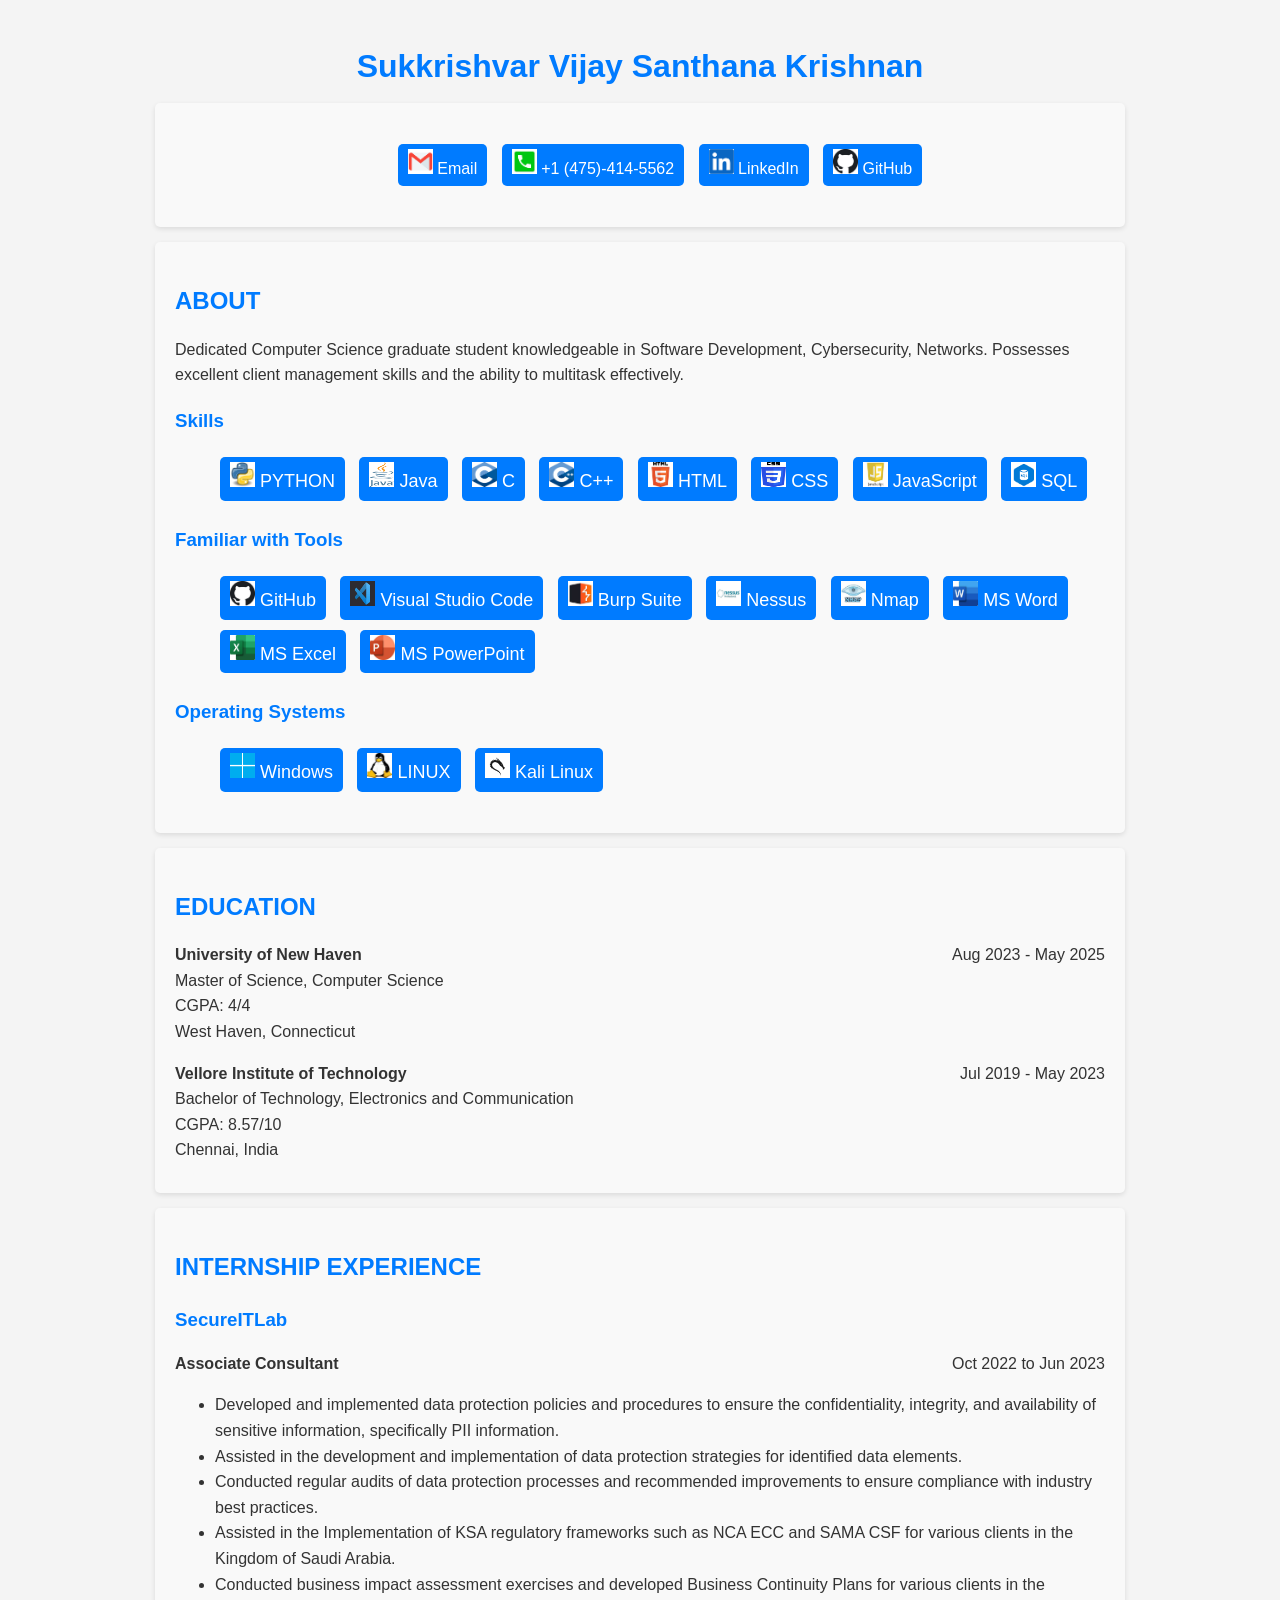
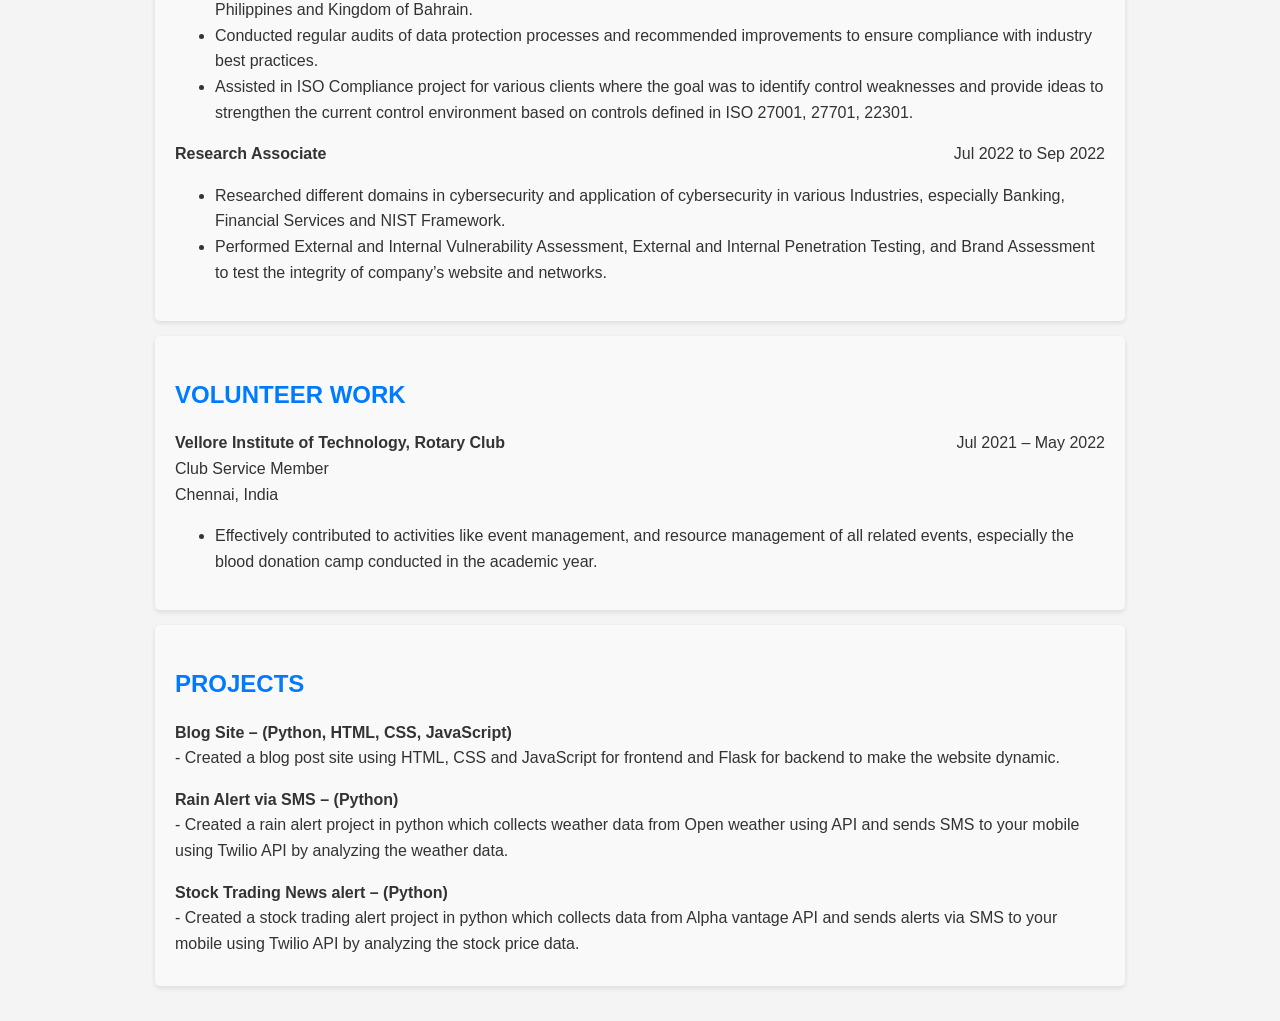
==== index.html @ eba10c9e "Update index.html" ====
<!DOCTYPE html>
<html lang="en">
<head>
<meta charset="UTF-8">
<meta name="viewport" content="width=device-width, initial-scale=1.0">
<title>Resume</title>
<link rel="icon" href="images/icon.png" type="image/icon type">
<link rel="stylesheet" type="text/css" href="style.css">
</head>
<body>
<h1>Sukkrishvar Vijay Santhana Krishnan</h1>
<div class="links">
  <ul>
    <li> <img src="images/email.png" alt="email" class="progpics"> <a class="contact" href="mailto:sukkrishvarvijay28@gmail.com">Email</a></li>
    <li> <img src="images/phonenum.png" alt="phone" class="progpics"> +1 (475)-414-5562</li>
    <li> <img src="images/linkedin.png" alt="linkedin" class="progpics"> <a class="contact" href="https://www.linkedin.com/in/sukkrishvarvijay">LinkedIn</a></li>
    <li> <img src="images/github.png" alt="github" class="progpics"> <a class="contact" href="https://github.com/sukkrishvar-vijay?tab=repositories">GitHub</a></li>
  </ul>
</div>

<div class="section">
  <h2>ABOUT</h2>
  <p>Dedicated Computer Science graduate student knowledgeable in Software Development, Cybersecurity, Networks. Possesses excellent client management skills and the ability to multitask effectively.</p>
  <div class="skills">
    <h3>Skills</h3>
    <ul>
        <li> <img src="images/python.jpeg" alt="python" class="progpics"> PYTHON</li>
        <li> <img src="images/java.png" alt="java" class="progpics"> Java</li>
        <li> <img src="images/c.png" alt="c" class="progpics"> C</li>
        <li> <img src="images/c++.png" alt="c++" class="progpics"> C++</li>
        <li> <img src="images/htmli.png" alt="html" class="progpics"> HTML</li>
        <li> <img src="images/cssi.png" alt="css" class="progpics"> CSS</li>
        <li> <img src="images/javascript.jpeg" alt="javascript" class="progpics"> JavaScript</li>
        <li> <img src="images/sql.png" alt="sql" class="progpics"> SQL</li>
    </ul>
  <h3>Familiar with Tools</h3>
  <ul>
    <li> <img src="images/github.png" alt="github" class="progpics"> GitHub</li>
    <li> <img src="images/vsc.jpeg" alt="vsc" class="progpics"> Visual Studio Code</li>
    <li> <img src="images/burp.jpeg" alt="burp" class="progpics"> Burp Suite</li>
    <li> <img src="images/nessus.jpeg" alt="nessus" class="progpics"> Nessus</li>
    <li> <img src="images/nmap.jpeg" alt="nmap" class="progpics"> Nmap</li>
    <li> <img src="images/msword.jpeg" alt="ms word" class="progpics"> MS Word</li>
    <li> <img src="images/msexcel.jpeg" alt="ms excel" class="progpics"> MS Excel</li>
    <li> <img src="images/msppt.jpeg" alt="ms ppt" class="progpics"> MS PowerPoint</li>
  </ul>
  <h3>Operating Systems</h3>
  <ul>
    <li> <img src="images/windows.png" alt="windows" class="progpics"> Windows</li>
    <li> <img src="images/linux.jpeg" alt="linux" class="progpics"> LINUX</li>
    <li> <img src="images/kali.png" alt="kali" class="progpics"> Kali Linux</li>
  </ul>
  </div>
</div>

<div class="section">
  <h2>EDUCATION</h2>
  <p><strong>University of New Haven</strong> <span class="dur">Aug 2023 - May 2025</span><br>
  Master of Science, Computer Science <br>CGPA: 4/4<br>
  West Haven, Connecticut
</p>

  <p><strong>Vellore Institute of Technology</strong> <span class="dur">Jul 2019 - May 2023</span><br>
  Bachelor of Technology, Electronics and Communication <br>CGPA: 8.57/10<br>
  Chennai, India
  </p>
</div>

<div class="section">
  <h2>INTERNSHIP EXPERIENCE</h2>
  <h3>SecureITLab</h3>
  <p><strong>Associate Consultant</strong>
  <span class="dur" > Oct 2022 to Jun 2023 </span>
  <ul>
    <li>Developed and implemented data protection policies and procedures to ensure the confidentiality, integrity, and availability of sensitive information, specifically PII information.</li>
    <li>Assisted in the development and implementation of data protection strategies for identified data elements.</li>
    <li>Conducted regular audits of data protection processes and recommended improvements to ensure compliance with industry best practices.</li>
    <li>Assisted in the Implementation of KSA regulatory frameworks such as NCA ECC and SAMA CSF for various clients in the Kingdom of Saudi Arabia.</li>
    <li>Conducted business impact assessment exercises and developed Business Continuity Plans for various clients in the Philippines and Kingdom of Bahrain.</li>
    <li>Conducted regular audits of data protection processes and recommended improvements to ensure compliance with industry best practices.</li>
    <li>Assisted in ISO Compliance project for various clients where the goal was to identify control weaknesses and provide ideas to strengthen the current control environment based on controls defined in ISO 27001, 27701, 22301.</li>
  </ul>
</p>

  <p><strong>Research Associate</strong>
  <span class="dur">Jul 2022 to Sep 2022</span>
  <ul>
    <li>Researched different domains in cybersecurity and application of cybersecurity in various Industries, especially Banking, Financial Services and NIST Framework.</li>
    <li>Performed External and Internal Vulnerability Assessment, External and Internal Penetration Testing, and Brand Assessment to test the integrity of company’s website and networks.</li>
  </ul>
 </p>
</div>

<div class="section">
  <h2>VOLUNTEER WORK</h2>
  <p><strong>Vellore Institute of Technology, Rotary Club</strong> <span class="dur">Jul 2021 – May 2022</span><br>
  Club Service Member<br>
  Chennai, India<br>
  <ul>
    <li>Effectively contributed to activities like event management, and resource management of all related events, especially the blood donation camp conducted in the academic year.</li>
  </ul>
  </p>
</div>

<div class="section">
  <h2>PROJECTS</h2>
    <p><strong>Blog Site – (Python, HTML, CSS, JavaScript)</strong><br>
  - Created a blog post site using HTML, CSS and JavaScript for frontend and Flask for backend to make the website dynamic.</p>
  <p><strong>Rain Alert via SMS – (Python)</strong><br>
  - Created a rain alert project in python which collects weather data from Open weather using API and sends SMS to your mobile using Twilio API by analyzing the weather data.</p>
  <p><strong>Stock Trading News alert – (Python)</strong><br>
  - Created a stock trading alert project in python which collects data from Alpha vantage API and sends alerts via SMS to your mobile using Twilio API by analyzing the stock price data.</p>
</div>

</body>
</html>
---- style.css ----
body {
    font-family: Arial, sans-serif;
    line-height: 1.6;
    margin: 0;
    padding: 20px;
    background-color: #f4f4f4;
    color: #333;
  }
  
  h1{
    text-align: center;
  }

  .links{
    text-align: center;
  }

  h1, h2, h3 {
    margin-bottom: 10px;
    color: #007bff;
  }
  
  p {
    margin-bottom: 10px;
  }
  
  .section, .links {
    margin-bottom: 20px;
    background-color: #f9f9f9;
    padding: 20px;
    border-radius: 5px;
    box-shadow: 0 2px 5px rgba(0,0,0,0.1);
    width: 75%;
    margin: auto;
    margin-block: 10px 15px;
  }

  .contact{
    color: white;
    text-decoration: none;
}

.dur{
  float:right ;
}

.skills li{
  background-color: #007bff;
  font-size: large;
  color: #ffffff;
  display: inline-block;
  margin: 5px;
  padding: 5px 10px;
  border-radius: 5px;
}

.links li {
  background-color: #007bff;
  color: #ffffff;
  display: inline-block;
  margin: 5px;
  padding: 5px 10px;
  border-radius: 5px;
}

img.progpics{
  width: 25px;
  height: 25px;
}

.skills li:hover, .links li:hover{
  background-color: #41dd12;
}
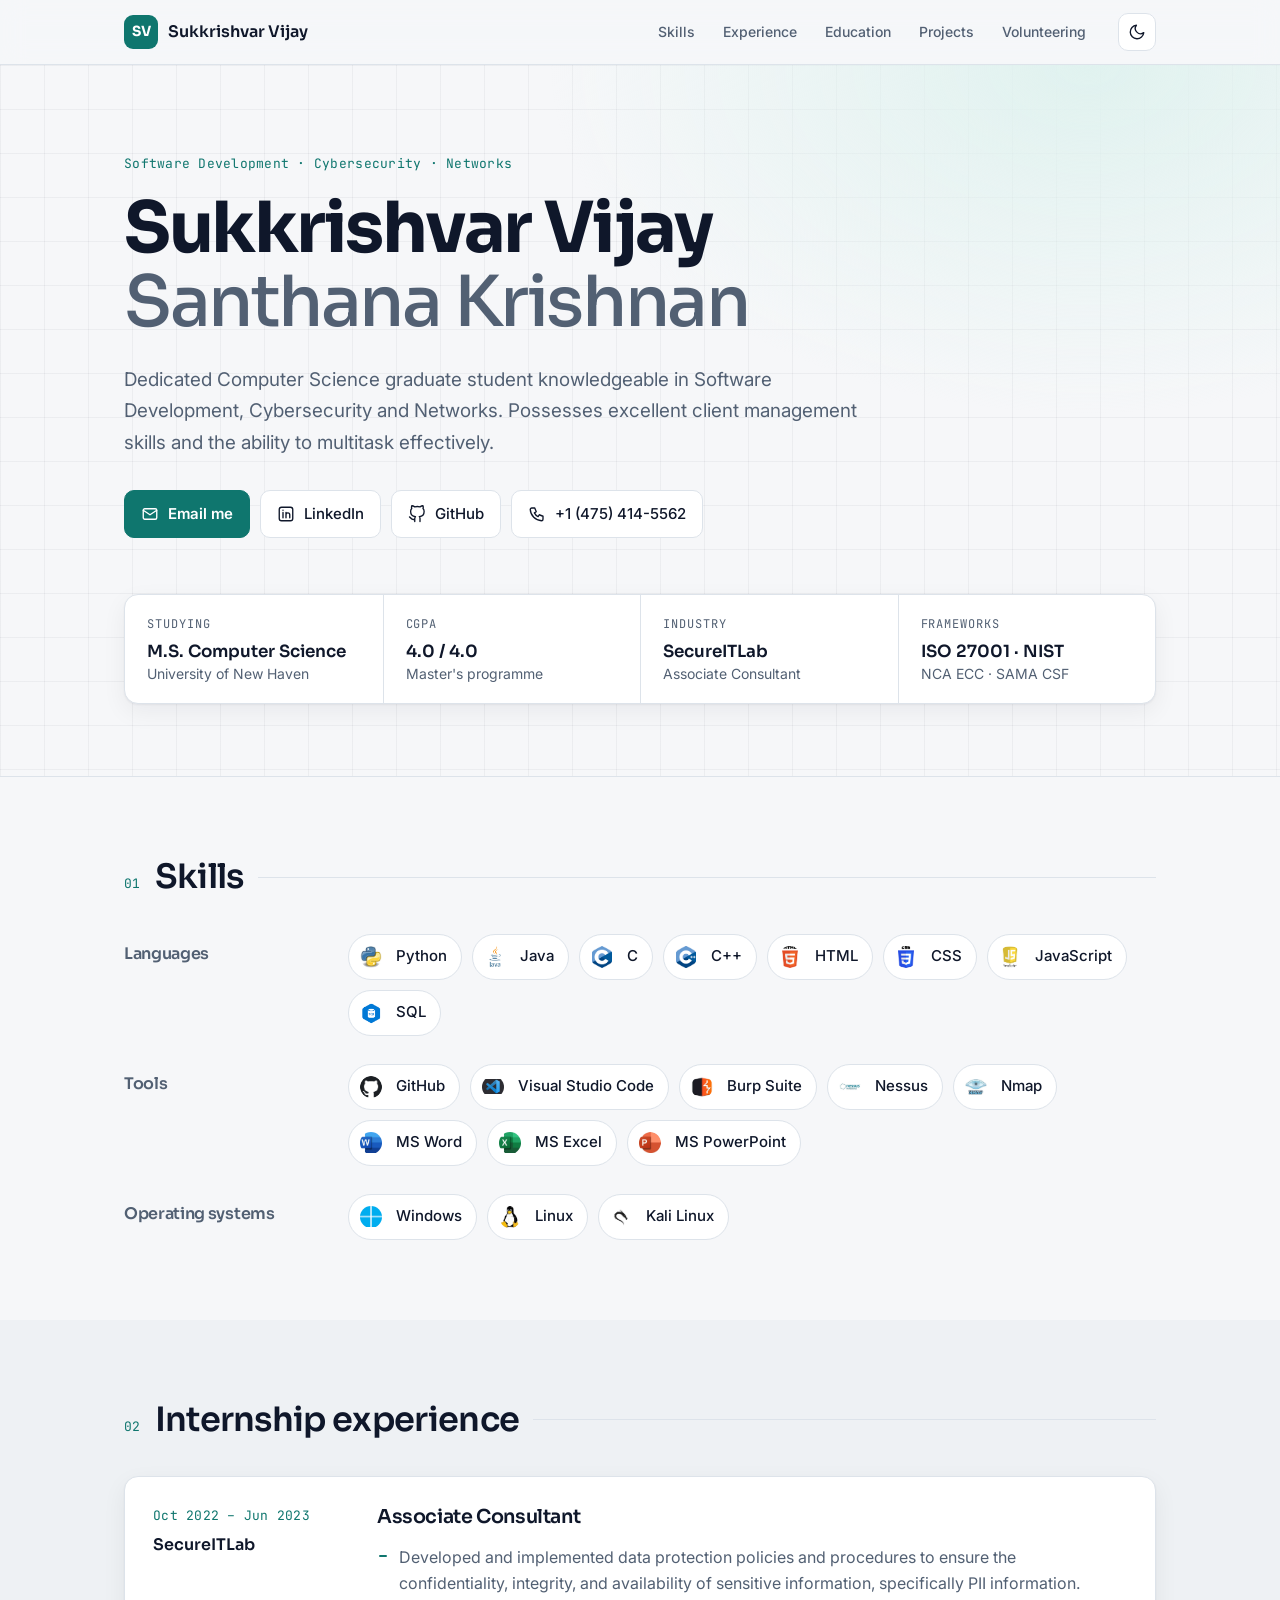
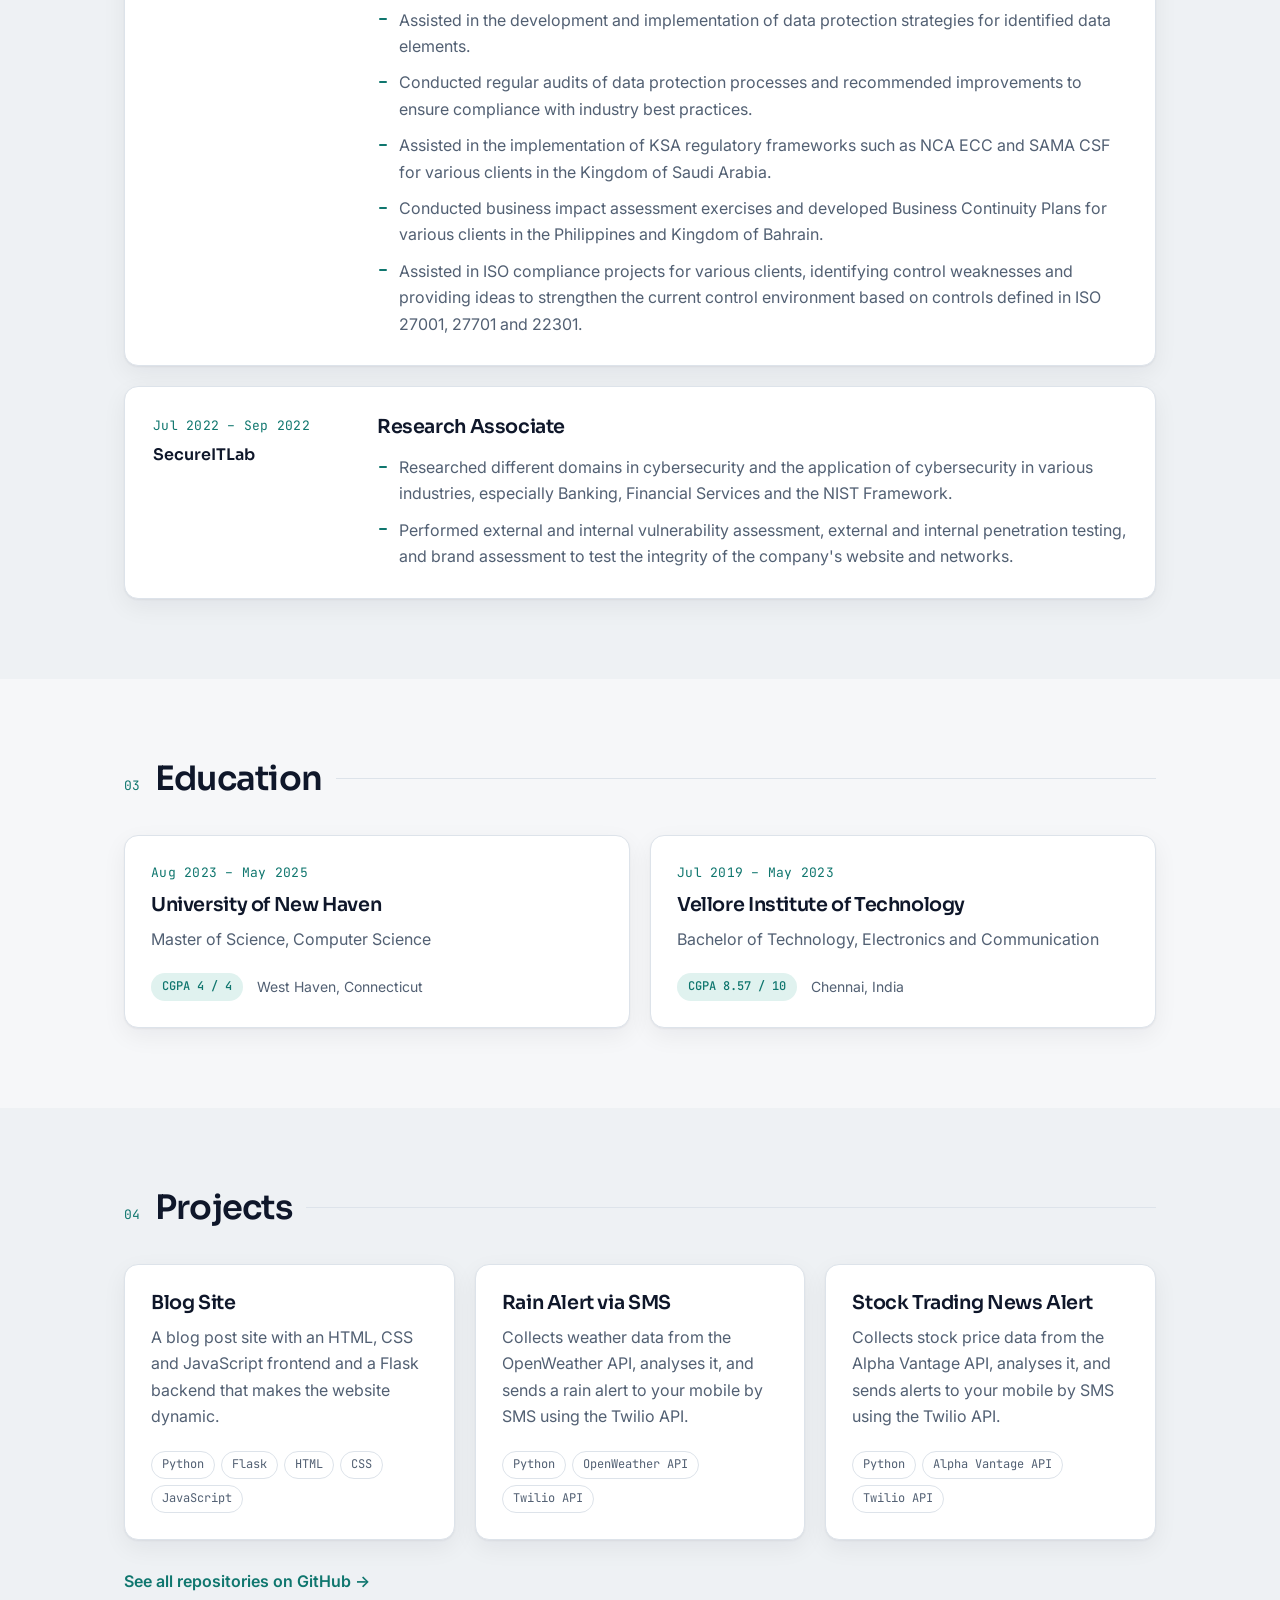
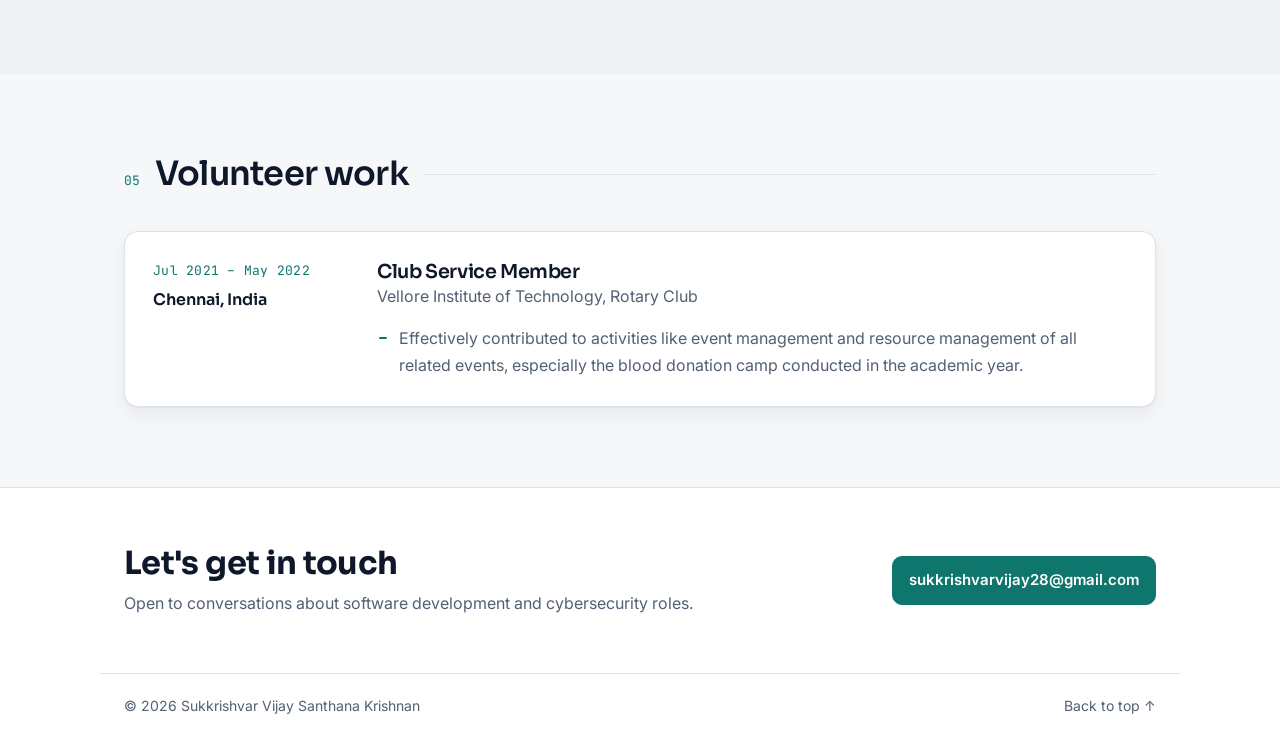
==== commit 33f196db: "Redesign portfolio with responsive layout and dark mode Co-Authored-By: Claude Fable 5.2 <noreply@an" ====
--- a/index.html
+++ b/index.html
@@ -1,116 +1,343 @@
-<!DOCTYPE html>
-<html lang="en">
-<head>
-<meta charset="UTF-8">
-<meta name="viewport" content="width=device-width, initial-scale=1.0">
-<title>Resume</title>
-<link rel="icon" href="images/icon.png" type="image/icon type">
-<link rel="stylesheet" type="text/css" href="style.css">
-</head>
-<body>
-<h1>Sukkrishvar Vijay Santhana Krishnan</h1>
-<div class="links">
-  <ul>
-    <li> <img src="images/email.png" alt="email" class="progpics"> <a class="contact" href="mailto:sukkrishvarvijay28@gmail.com">Email</a></li>
-    <li> <img src="images/phonenum.png" alt="phone" class="progpics"> +1 (475)-414-5562</li>
-    <li> <img src="images/linkedin.png" alt="linkedin" class="progpics"> <a class="contact" href="https://www.linkedin.com/in/sukkrishvarvijay">LinkedIn</a></li>
-    <li> <img src="images/github.png" alt="github" class="progpics"> <a class="contact" href="https://github.com/sukkrishvar-vijay?tab=repositories">GitHub</a></li>
-  </ul>
-</div>
-
-<div class="section">
-  <h2>ABOUT</h2>
-  <p>Dedicated Computer Science graduate student knowledgeable in Software Development, Cybersecurity, Networks. Possesses excellent client management skills and the ability to multitask effectively.</p>
-  <div class="skills">
-    <h3>Skills</h3>
-    <ul>
-        <li> <img src="images/python.jpeg" alt="python" class="progpics"> PYTHON</li>
-        <li> <img src="images/java.png" alt="java" class="progpics"> Java</li>
-        <li> <img src="images/c.png" alt="c" class="progpics"> C</li>
-        <li> <img src="images/c++.png" alt="c++" class="progpics"> C++</li>
-        <li> <img src="images/htmli.png" alt="html" class="progpics"> HTML</li>
-        <li> <img src="images/cssi.png" alt="css" class="progpics"> CSS</li>
-        <li> <img src="images/javascript.jpeg" alt="javascript" class="progpics"> JavaScript</li>
-        <li> <img src="images/sql.png" alt="sql" class="progpics"> SQL</li>
-    </ul>
-  <h3>Familiar with Tools</h3>
-  <ul>
-    <li> <img src="images/github.png" alt="github" class="progpics"> GitHub</li>
-    <li> <img src="images/vsc.jpeg" alt="vsc" class="progpics"> Visual Studio Code</li>
-    <li> <img src="images/burp.jpeg" alt="burp" class="progpics"> Burp Suite</li>
-    <li> <img src="images/nessus.jpeg" alt="nessus" class="progpics"> Nessus</li>
-    <li> <img src="images/nmap.jpeg" alt="nmap" class="progpics"> Nmap</li>
-    <li> <img src="images/msword.jpeg" alt="ms word" class="progpics"> MS Word</li>
-    <li> <img src="images/msexcel.jpeg" alt="ms excel" class="progpics"> MS Excel</li>
-    <li> <img src="images/msppt.jpeg" alt="ms ppt" class="progpics"> MS PowerPoint</li>
-  </ul>
-  <h3>Operating Systems</h3>
-  <ul>
-    <li> <img src="images/windows.png" alt="windows" class="progpics"> Windows</li>
-    <li> <img src="images/linux.jpeg" alt="linux" class="progpics"> LINUX</li>
-    <li> <img src="images/kali.png" alt="kali" class="progpics"> Kali Linux</li>
-  </ul>
-  </div>
-</div>
-
-<div class="section">
-  <h2>EDUCATION</h2>
-  <p><strong>University of New Haven</strong> <span class="dur">Aug 2023 - May 2025</span><br>
-  Master of Science, Computer Science <br>CGPA: 4/4<br>
-  West Haven, Connecticut
-</p>
-
-  <p><strong>Vellore Institute of Technology</strong> <span class="dur">Jul 2019 - May 2023</span><br>
-  Bachelor of Technology, Electronics and Communication <br>CGPA: 8.57/10<br>
-  Chennai, India
-  </p>
-</div>
-
-<div class="section">
-  <h2>INTERNSHIP EXPERIENCE</h2>
-  <h3>SecureITLab</h3>
-  <p><strong>Associate Consultant</strong>
-  <span class="dur" > Oct 2022 to Jun 2023 </span>
-  <ul>
-    <li>Developed and implemented data protection policies and procedures to ensure the confidentiality, integrity, and availability of sensitive information, specifically PII information.</li>
-    <li>Assisted in the development and implementation of data protection strategies for identified data elements.</li>
-    <li>Conducted regular audits of data protection processes and recommended improvements to ensure compliance with industry best practices.</li>
-    <li>Assisted in the Implementation of KSA regulatory frameworks such as NCA ECC and SAMA CSF for various clients in the Kingdom of Saudi Arabia.</li>
-    <li>Conducted business impact assessment exercises and developed Business Continuity Plans for various clients in the Philippines and Kingdom of Bahrain.</li>
-    <li>Conducted regular audits of data protection processes and recommended improvements to ensure compliance with industry best practices.</li>
-    <li>Assisted in ISO Compliance project for various clients where the goal was to identify control weaknesses and provide ideas to strengthen the current control environment based on controls defined in ISO 27001, 27701, 22301.</li>
-  </ul>
-</p>
-
-  <p><strong>Research Associate</strong>
-  <span class="dur">Jul 2022 to Sep 2022</span>
-  <ul>
-    <li>Researched different domains in cybersecurity and application of cybersecurity in various Industries, especially Banking, Financial Services and NIST Framework.</li>
-    <li>Performed External and Internal Vulnerability Assessment, External and Internal Penetration Testing, and Brand Assessment to test the integrity of company’s website and networks.</li>
-  </ul>
- </p>
-</div>
-
-<div class="section">
-  <h2>VOLUNTEER WORK</h2>
-  <p><strong>Vellore Institute of Technology, Rotary Club</strong> <span class="dur">Jul 2021 – May 2022</span><br>
-  Club Service Member<br>
-  Chennai, India<br>
-  <ul>
-    <li>Effectively contributed to activities like event management, and resource management of all related events, especially the blood donation camp conducted in the academic year.</li>
-  </ul>
-  </p>
-</div>
-
-<div class="section">
-  <h2>PROJECTS</h2>
-    <p><strong>Blog Site – (Python, HTML, CSS, JavaScript)</strong><br>
-  - Created a blog post site using HTML, CSS and JavaScript for frontend and Flask for backend to make the website dynamic.</p>
-  <p><strong>Rain Alert via SMS – (Python)</strong><br>
-  - Created a rain alert project in python which collects weather data from Open weather using API and sends SMS to your mobile using Twilio API by analyzing the weather data.</p>
-  <p><strong>Stock Trading News alert – (Python)</strong><br>
-  - Created a stock trading alert project in python which collects data from Alpha vantage API and sends alerts via SMS to your mobile using Twilio API by analyzing the stock price data.</p>
-</div>
-
-</body>
-</html>
+<!DOCTYPE html>
+<html lang="en">
+<head>
+<meta charset="UTF-8">
+<meta name="viewport" content="width=device-width, initial-scale=1.0">
+<title>Sukkrishvar Vijay | Software Development &amp; Cybersecurity</title>
+<meta name="description" content="Portfolio of Sukkrishvar Vijay Santhana Krishnan: Computer Science graduate student working across software development, cybersecurity and networks.">
+<meta name="color-scheme" content="light dark">
+<link rel="icon" href="data:image/svg+xml,%3Csvg xmlns='http://www.w3.org/2000/svg' viewBox='0 0 64 64'%3E%3Crect width='64' height='64' rx='14' fill='%230f766e'/%3E%3Ctext x='32' y='43' font-family='Arial,sans-serif' font-size='30' font-weight='700' text-anchor='middle' fill='white'%3ESV%3C/text%3E%3C/svg%3E">
+<link rel="preconnect" href="https://fonts.googleapis.com">
+<link rel="preconnect" href="https://fonts.gstatic.com" crossorigin>
+<link href="https://fonts.googleapis.com/css2?family=Inter:wght@400;500;600&family=JetBrains+Mono:wght@400;500&family=Sora:wght@500;600;700&display=swap" rel="stylesheet">
+<link rel="stylesheet" href="style.css">
+<script>
+  // Apply a saved theme before first paint to avoid a flash.
+  try {
+    var saved = localStorage.getItem('theme');
+    if (saved === 'light' || saved === 'dark') document.documentElement.dataset.theme = saved;
+  } catch (e) {}
+</script>
+</head>
+<body>
+
+<a class="skip-link" href="#main">Skip to content</a>
+
+<header class="site-header">
+  <div class="container header-inner">
+    <a class="brand" href="#top" aria-label="Back to top">
+      <span class="brand-mark">SV</span>
+      <span class="brand-name">Sukkrishvar Vijay</span>
+    </a>
+    <nav class="site-nav" aria-label="Sections">
+      <a href="#skills">Skills</a>
+      <a href="#experience">Experience</a>
+      <a href="#education">Education</a>
+      <a href="#projects">Projects</a>
+      <a href="#volunteer">Volunteering</a>
+    </nav>
+    <button class="theme-toggle" type="button" aria-label="Switch colour theme">
+      <svg class="icon-moon" viewBox="0 0 24 24" aria-hidden="true"><path d="M21 12.8A9 9 0 1 1 11.2 3a7 7 0 0 0 9.8 9.8z"/></svg>
+      <svg class="icon-sun" viewBox="0 0 24 24" aria-hidden="true"><circle cx="12" cy="12" r="4"/><path d="M12 2v2M12 20v2M4.9 4.9l1.4 1.4M17.7 17.7l1.4 1.4M2 12h2M20 12h2M4.9 19.1l1.4-1.4M17.7 6.3l1.4-1.4"/></svg>
+    </button>
+  </div>
+</header>
+
+<main id="main">
+
+  <section class="hero" id="top">
+    <div class="container">
+      <p class="eyebrow">Software Development · Cybersecurity · Networks</p>
+      <h1>Sukkrishvar Vijay <span class="h1-rest">Santhana Krishnan</span></h1>
+      <p class="lead">Dedicated Computer Science graduate student knowledgeable in Software Development, Cybersecurity and Networks. Possesses excellent client management skills and the ability to multitask effectively.</p>
+
+      <ul class="contact-list">
+        <li>
+          <a class="btn btn-primary" href="mailto:sukkrishvarvijay28@gmail.com">
+            <svg viewBox="0 0 24 24" aria-hidden="true"><rect x="3" y="5" width="18" height="14" rx="2"/><path d="m3 7 9 6 9-6"/></svg>
+            Email me
+          </a>
+        </li>
+        <li>
+          <a class="btn" href="https://www.linkedin.com/in/sukkrishvarvijay" target="_blank" rel="noopener">
+            <svg viewBox="0 0 24 24" aria-hidden="true"><rect x="3" y="3" width="18" height="18" rx="3"/><path d="M8 10v7M8 7v.01M12 17v-4a2.5 2.5 0 0 1 5 0v4M12 10v7"/></svg>
+            LinkedIn
+          </a>
+        </li>
+        <li>
+          <a class="btn" href="https://github.com/sukkrishvar-vijay?tab=repositories" target="_blank" rel="noopener">
+            <svg viewBox="0 0 24 24" aria-hidden="true"><path d="M9 19c-5 1.500-5-2.500-7-3m14 6v-3.870a3.370 3.370 0 0 0-.940-2.610c3.140-.350 6.440-1.540 6.440-7A5.440 5.440 0 0 0 20 4.770 5.070 5.070 0 0 0 19.910 1S18.730.650 16 2.480a13.380 13.380 0 0 0-7 0C6.270.650 5.090 1 5.090 1A5.070 5.070 0 0 0 5 4.770a5.440 5.440 0 0 0-1.500 3.780c0 5.420 3.300 6.610 6.440 7A3.370 3.370 0 0 0 9 18.130V22"/></svg>
+            GitHub
+          </a>
+        </li>
+        <li>
+          <a class="btn" href="tel:+14754145562">
+            <svg viewBox="0 0 24 24" aria-hidden="true"><path d="M5 4h4l2 5-2.500 1.500a11 11 0 0 0 5 5L15 13l5 2v4a2 2 0 0 1-2 2A16 16 0 0 1 3 6a2 2 0 0 1 2-2z"/></svg>
+            +1 (475) 414-5562
+          </a>
+        </li>
+      </ul>
+
+      <dl class="facts">
+        <div>
+          <dt>Studying</dt>
+          <dd>M.S. Computer Science</dd>
+          <dd class="fact-sub">University of New Haven</dd>
+        </div>
+        <div>
+          <dt>CGPA</dt>
+          <dd>4.0 / 4.0</dd>
+          <dd class="fact-sub">Master's programme</dd>
+        </div>
+        <div>
+          <dt>Industry</dt>
+          <dd>SecureITLab</dd>
+          <dd class="fact-sub">Associate Consultant</dd>
+        </div>
+        <div>
+          <dt>Frameworks</dt>
+          <dd>ISO 27001 · NIST</dd>
+          <dd class="fact-sub">NCA ECC · SAMA CSF</dd>
+        </div>
+      </dl>
+    </div>
+  </section>
+
+  <section class="section" id="skills">
+    <div class="container">
+      <div class="section-head">
+        <p class="section-num">01</p>
+        <h2>Skills</h2>
+      </div>
+
+      <div class="skill-groups">
+        <div class="skill-group reveal">
+          <h3>Languages</h3>
+          <ul class="chips">
+            <li><img src="images/python.jpeg" alt="" loading="lazy"> Python</li>
+            <li><img src="images/java.png" alt="" loading="lazy"> Java</li>
+            <li><img src="images/c.png" alt="" loading="lazy"> C</li>
+            <li><img src="images/c++.png" alt="" loading="lazy"> C++</li>
+            <li><img src="images/htmli.png" alt="" loading="lazy"> HTML</li>
+            <li><img src="images/cssi.png" alt="" loading="lazy"> CSS</li>
+            <li><img src="images/javascript.jpeg" alt="" loading="lazy"> JavaScript</li>
+            <li><img src="images/sql.png" alt="" loading="lazy"> SQL</li>
+          </ul>
+        </div>
+
+        <div class="skill-group reveal">
+          <h3>Tools</h3>
+          <ul class="chips">
+            <li><img src="images/github.png" alt="" loading="lazy"> GitHub</li>
+            <li><img src="images/vsc.jpeg" alt="" loading="lazy"> Visual Studio Code</li>
+            <li><img src="images/burp.jpeg" alt="" loading="lazy"> Burp Suite</li>
+            <li><img src="images/nessus.jpeg" alt="" loading="lazy"> Nessus</li>
+            <li><img src="images/nmap.jpeg" alt="" loading="lazy"> Nmap</li>
+            <li><img src="images/msword.jpeg" alt="" loading="lazy"> MS Word</li>
+            <li><img src="images/msexcel.jpeg" alt="" loading="lazy"> MS Excel</li>
+            <li><img src="images/msppt.jpeg" alt="" loading="lazy"> MS PowerPoint</li>
+          </ul>
+        </div>
+
+        <div class="skill-group reveal">
+          <h3>Operating systems</h3>
+          <ul class="chips">
+            <li><img src="images/windows.png" alt="" loading="lazy"> Windows</li>
+            <li><img src="images/linux.jpeg" alt="" loading="lazy"> Linux</li>
+            <li><img src="images/kali.png" alt="" loading="lazy"> Kali Linux</li>
+          </ul>
+        </div>
+      </div>
+    </div>
+  </section>
+
+  <section class="section" id="experience">
+    <div class="container">
+      <div class="section-head">
+        <p class="section-num">02</p>
+        <h2>Internship experience</h2>
+      </div>
+
+      <ol class="timeline">
+        <li class="timeline-item reveal">
+          <div class="timeline-meta">
+            <span class="date">Oct 2022 – Jun 2023</span>
+            <span class="org">SecureITLab</span>
+          </div>
+          <div class="timeline-body">
+            <h3>Associate Consultant</h3>
+            <ul class="bullets">
+              <li>Developed and implemented data protection policies and procedures to ensure the confidentiality, integrity, and availability of sensitive information, specifically PII information.</li>
+              <li>Assisted in the development and implementation of data protection strategies for identified data elements.</li>
+              <li>Conducted regular audits of data protection processes and recommended improvements to ensure compliance with industry best practices.</li>
+              <li>Assisted in the implementation of KSA regulatory frameworks such as NCA ECC and SAMA CSF for various clients in the Kingdom of Saudi Arabia.</li>
+              <li>Conducted business impact assessment exercises and developed Business Continuity Plans for various clients in the Philippines and Kingdom of Bahrain.</li>
+              <li>Assisted in ISO compliance projects for various clients, identifying control weaknesses and providing ideas to strengthen the current control environment based on controls defined in ISO 27001, 27701 and 22301.</li>
+            </ul>
+          </div>
+        </li>
+
+        <li class="timeline-item reveal">
+          <div class="timeline-meta">
+            <span class="date">Jul 2022 – Sep 2022</span>
+            <span class="org">SecureITLab</span>
+          </div>
+          <div class="timeline-body">
+            <h3>Research Associate</h3>
+            <ul class="bullets">
+              <li>Researched different domains in cybersecurity and the application of cybersecurity in various industries, especially Banking, Financial Services and the NIST Framework.</li>
+              <li>Performed external and internal vulnerability assessment, external and internal penetration testing, and brand assessment to test the integrity of the company's website and networks.</li>
+            </ul>
+          </div>
+        </li>
+      </ol>
+    </div>
+  </section>
+
+  <section class="section" id="education">
+    <div class="container">
+      <div class="section-head">
+        <p class="section-num">03</p>
+        <h2>Education</h2>
+      </div>
+
+      <div class="card-grid two">
+        <article class="card reveal">
+          <p class="date">Aug 2023 – May 2025</p>
+          <h3>University of New Haven</h3>
+          <p class="card-sub">Master of Science, Computer Science</p>
+          <p class="card-foot"><span class="tag tag-accent">CGPA 4 / 4</span><span class="place">West Haven, Connecticut</span></p>
+        </article>
+
+        <article class="card reveal">
+          <p class="date">Jul 2019 – May 2023</p>
+          <h3>Vellore Institute of Technology</h3>
+          <p class="card-sub">Bachelor of Technology, Electronics and Communication</p>
+          <p class="card-foot"><span class="tag tag-accent">CGPA 8.57 / 10</span><span class="place">Chennai, India</span></p>
+        </article>
+      </div>
+    </div>
+  </section>
+
+  <section class="section" id="projects">
+    <div class="container">
+      <div class="section-head">
+        <p class="section-num">04</p>
+        <h2>Projects</h2>
+      </div>
+
+      <div class="card-grid three">
+        <article class="card reveal">
+          <h3>Blog Site</h3>
+          <p>A blog post site with an HTML, CSS and JavaScript frontend and a Flask backend that makes the website dynamic.</p>
+          <ul class="tags">
+            <li class="tag">Python</li>
+            <li class="tag">Flask</li>
+            <li class="tag">HTML</li>
+            <li class="tag">CSS</li>
+            <li class="tag">JavaScript</li>
+          </ul>
+        </article>
+
+        <article class="card reveal">
+          <h3>Rain Alert via SMS</h3>
+          <p>Collects weather data from the OpenWeather API, analyses it, and sends a rain alert to your mobile by SMS using the Twilio API.</p>
+          <ul class="tags">
+            <li class="tag">Python</li>
+            <li class="tag">OpenWeather API</li>
+            <li class="tag">Twilio API</li>
+          </ul>
+        </article>
+
+        <article class="card reveal">
+          <h3>Stock Trading News Alert</h3>
+          <p>Collects stock price data from the Alpha Vantage API, analyses it, and sends alerts to your mobile by SMS using the Twilio API.</p>
+          <ul class="tags">
+            <li class="tag">Python</li>
+            <li class="tag">Alpha Vantage API</li>
+            <li class="tag">Twilio API</li>
+          </ul>
+        </article>
+      </div>
+
+      <p class="more">
+        <a class="text-link" href="https://github.com/sukkrishvar-vijay?tab=repositories" target="_blank" rel="noopener">See all repositories on GitHub <span aria-hidden="true">→</span></a>
+      </p>
+    </div>
+  </section>
+
+  <section class="section" id="volunteer">
+    <div class="container">
+      <div class="section-head">
+        <p class="section-num">05</p>
+        <h2>Volunteer work</h2>
+      </div>
+
+      <ol class="timeline">
+        <li class="timeline-item reveal">
+          <div class="timeline-meta">
+            <span class="date">Jul 2021 – May 2022</span>
+            <span class="org">Chennai, India</span>
+          </div>
+          <div class="timeline-body">
+            <h3>Club Service Member</h3>
+            <p class="card-sub">Vellore Institute of Technology, Rotary Club</p>
+            <ul class="bullets">
+              <li>Effectively contributed to activities like event management and resource management of all related events, especially the blood donation camp conducted in the academic year.</li>
+            </ul>
+          </div>
+        </li>
+      </ol>
+    </div>
+  </section>
+
+</main>
+
+<footer class="site-footer">
+  <div class="container footer-inner">
+    <div>
+      <h2>Let's get in touch</h2>
+      <p>Open to conversations about software development and cybersecurity roles.</p>
+    </div>
+    <a class="btn btn-primary" href="mailto:sukkrishvarvijay28@gmail.com">sukkrishvarvijay28@gmail.com</a>
+  </div>
+  <div class="container footer-base">
+    <span>© <span id="year">2026</span> Sukkrishvar Vijay Santhana Krishnan</span>
+    <a href="#top">Back to top ↑</a>
+  </div>
+</footer>
+
+<script>
+  (function () {
+    var root = document.documentElement;
+
+    // Theme toggle: follows the system setting until the visitor picks one.
+    document.querySelector('.theme-toggle').addEventListener('click', function () {
+      var systemDark = window.matchMedia('(prefers-color-scheme: dark)').matches;
+      var current = root.dataset.theme || (systemDark ? 'dark' : 'light');
+      var next = current === 'dark' ? 'light' : 'dark';
+      root.dataset.theme = next;
+      try { localStorage.setItem('theme', next); } catch (e) {}
+    });
+
+    document.getElementById('year').textContent = new Date().getFullYear();
+
+    // Fade sections in as they scroll into view.
+    var items = document.querySelectorAll('.reveal');
+    var reduce = window.matchMedia('(prefers-reduced-motion: reduce)').matches;
+    if (reduce || !('IntersectionObserver' in window)) return;
+    root.classList.add('js-reveal');
+    var io = new IntersectionObserver(function (entries) {
+      entries.forEach(function (entry) {
+        if (entry.isIntersecting) {
+          entry.target.classList.add('is-visible');
+          io.unobserve(entry.target);
+        }
+      });
+    }, { rootMargin: '0px 0px -8% 0px' });
+    items.forEach(function (el) { io.observe(el); });
+  })();
+</script>
+
+</body>
+</html>
--- a/style.css
+++ b/style.css
@@ -1,73 +1,611 @@
-body {
-    font-family: Arial, sans-serif;
-    line-height: 1.6;
-    margin: 0;
-    padding: 20px;
-    background-color: #f4f4f4;
-    color: #333;
-  }
-  
-  h1{
-    text-align: center;
-  }
-
-  .links{
-    text-align: center;
-  }
-
-  h1, h2, h3 {
-    margin-bottom: 10px;
-    color: #007bff;
-  }
-  
-  p {
-    margin-bottom: 10px;
-  }
-  
-  .section, .links {
-    margin-bottom: 20px;
-    background-color: #f9f9f9;
-    padding: 20px;
-    border-radius: 5px;
-    box-shadow: 0 2px 5px rgba(0,0,0,0.1);
-    width: 75%;
-    margin: auto;
-    margin-block: 10px 15px;
-  }
-
-  .contact{
-    color: white;
-    text-decoration: none;
-}
-
-.dur{
-  float:right ;
-}
-
-.skills li{
-  background-color: #007bff;
-  font-size: large;
-  color: #ffffff;
-  display: inline-block;
-  margin: 5px;
-  padding: 5px 10px;
-  border-radius: 5px;
-}
-
-.links li {
-  background-color: #007bff;
-  color: #ffffff;
-  display: inline-block;
-  margin: 5px;
-  padding: 5px 10px;
-  border-radius: 5px;
-}
-
-img.progpics{
-  width: 25px;
-  height: 25px;
-}
-
-.skills li:hover, .links li:hover{
-  background-color: #41dd12;
-}
+/* ---------- Theme tokens ---------- */
+:root {
+  --bg: #f6f7f9;
+  --bg-alt: #eef1f4;
+  --surface: #ffffff;
+  --text: #0f172a;
+  --muted: #526073;
+  --border: #dde3ea;
+  --accent: #0f766e;
+  --accent-strong: #0b5c56;
+  --accent-soft: #e0f2ef;
+  --on-accent: #ffffff;
+  --shadow: 0 1px 2px rgba(15, 23, 42, 0.05), 0 8px 24px rgba(15, 23, 42, 0.06);
+  --grid-line: rgba(15, 23, 42, 0.045);
+
+  --font-body: "Inter", system-ui, -apple-system, "Segoe UI", Roboto, Arial, sans-serif;
+  --font-head: "Sora", var(--font-body);
+  --font-mono: "JetBrains Mono", ui-monospace, Consolas, monospace;
+
+  --radius: 14px;
+  --gutter: 24px;
+}
+
+@media (prefers-color-scheme: dark) {
+  :root:not([data-theme="light"]) {
+    --bg: #0a101c;
+    --bg-alt: #0d1524;
+    --surface: #121b2d;
+    --text: #e7edf6;
+    --muted: #9aa8bc;
+    --border: #223049;
+    --accent: #2dd4bf;
+    --accent-strong: #5eead4;
+    --accent-soft: rgba(45, 212, 191, 0.12);
+    --on-accent: #04201d;
+    --shadow: 0 1px 2px rgba(0, 0, 0, 0.3), 0 10px 30px rgba(0, 0, 0, 0.35);
+    --grid-line: rgba(255, 255, 255, 0.035);
+  }
+}
+
+:root[data-theme="dark"] {
+  --bg: #0a101c;
+  --bg-alt: #0d1524;
+  --surface: #121b2d;
+  --text: #e7edf6;
+  --muted: #9aa8bc;
+  --border: #223049;
+  --accent: #2dd4bf;
+  --accent-strong: #5eead4;
+  --accent-soft: rgba(45, 212, 191, 0.12);
+  --on-accent: #04201d;
+  --shadow: 0 1px 2px rgba(0, 0, 0, 0.3), 0 10px 30px rgba(0, 0, 0, 0.35);
+  --grid-line: rgba(255, 255, 255, 0.035);
+}
+
+/* ---------- Base ---------- */
+*, *::before, *::after { box-sizing: border-box; }
+
+html {
+  scroll-behavior: smooth;
+  scroll-padding-top: 84px;
+  -webkit-text-size-adjust: 100%;
+}
+
+body {
+  margin: 0;
+  background: var(--bg);
+  color: var(--text);
+  font-family: var(--font-body);
+  font-size: 16px;
+  line-height: 1.65;
+  -webkit-font-smoothing: antialiased;
+}
+
+h1, h2, h3 {
+  font-family: var(--font-head);
+  line-height: 1.2;
+  margin: 0;
+  letter-spacing: -0.02em;
+}
+
+p { margin: 0; }
+ul, ol { margin: 0; padding: 0; list-style: none; }
+a { color: inherit; }
+img { display: block; max-width: 100%; }
+
+:focus-visible {
+  outline: 2px solid var(--accent);
+  outline-offset: 3px;
+  border-radius: 6px;
+}
+
+.container {
+  width: 100%;
+  max-width: 1080px;
+  margin: 0 auto;
+  padding: 0 var(--gutter);
+}
+
+.skip-link {
+  position: absolute;
+  left: 16px;
+  top: -60px;
+  z-index: 100;
+  padding: 10px 14px;
+  background: var(--accent);
+  color: var(--on-accent);
+  border-radius: 8px;
+  text-decoration: none;
+  font-weight: 600;
+}
+.skip-link:focus { top: 12px; }
+
+/* ---------- Header ---------- */
+.site-header {
+  position: sticky;
+  top: 0;
+  z-index: 50;
+  background: color-mix(in srgb, var(--bg) 82%, transparent);
+  backdrop-filter: saturate(160%) blur(12px);
+  -webkit-backdrop-filter: saturate(160%) blur(12px);
+  border-bottom: 1px solid var(--border);
+}
+
+.header-inner {
+  display: flex;
+  align-items: center;
+  gap: 20px;
+  height: 64px;
+}
+
+.brand {
+  display: flex;
+  align-items: center;
+  gap: 10px;
+  text-decoration: none;
+  font-family: var(--font-head);
+  font-weight: 600;
+  white-space: nowrap;
+}
+
+.brand-mark {
+  display: grid;
+  place-items: center;
+  width: 34px;
+  height: 34px;
+  border-radius: 9px;
+  background: var(--accent);
+  color: var(--on-accent);
+  font-size: 14px;
+  font-weight: 700;
+  letter-spacing: 0;
+}
+
+.site-nav {
+  display: flex;
+  gap: 4px;
+  margin-left: auto;
+}
+
+.site-nav a {
+  padding: 8px 12px;
+  border-radius: 8px;
+  color: var(--muted);
+  font-size: 14px;
+  font-weight: 500;
+  text-decoration: none;
+  transition: color 0.15s, background-color 0.15s;
+}
+.site-nav a:hover { color: var(--text); background: var(--bg-alt); }
+
+.theme-toggle {
+  display: grid;
+  place-items: center;
+  flex: none;
+  width: 38px;
+  height: 38px;
+  padding: 0;
+  border: 1px solid var(--border);
+  border-radius: 10px;
+  background: var(--surface);
+  color: var(--text);
+  cursor: pointer;
+  transition: border-color 0.15s, color 0.15s;
+}
+.theme-toggle:hover { border-color: var(--accent); color: var(--accent); }
+
+svg {
+  width: 18px;
+  height: 18px;
+  flex: none;
+  fill: none;
+  stroke: currentColor;
+  stroke-width: 1.8;
+  stroke-linecap: round;
+  stroke-linejoin: round;
+}
+
+/* Show the icon for the theme you would switch to. */
+.icon-sun { display: none; }
+@media (prefers-color-scheme: dark) {
+  :root:not([data-theme="light"]) .icon-sun { display: block; }
+  :root:not([data-theme="light"]) .icon-moon { display: none; }
+}
+:root[data-theme="dark"] .icon-sun { display: block; }
+:root[data-theme="dark"] .icon-moon { display: none; }
+
+/* ---------- Hero ---------- */
+.hero {
+  position: relative;
+  padding: 88px 0 72px;
+  border-bottom: 1px solid var(--border);
+  background-image:
+    radial-gradient(60% 70% at 85% 0%, var(--accent-soft), transparent 70%),
+    linear-gradient(var(--grid-line) 1px, transparent 1px),
+    linear-gradient(90deg, var(--grid-line) 1px, transparent 1px);
+  background-size: auto, 44px 44px, 44px 44px;
+}
+
+.eyebrow,
+.section-num,
+.date {
+  font-family: var(--font-mono);
+  font-size: 13px;
+  letter-spacing: 0.02em;
+  color: var(--accent);
+}
+
+.hero h1 {
+  margin-top: 18px;
+  font-size: clamp(2.3rem, 6.2vw, 4.4rem);
+  font-weight: 700;
+  letter-spacing: -0.035em;
+  line-height: 1.05;
+  overflow-wrap: anywhere;
+}
+
+.h1-rest {
+  display: block;
+  color: var(--muted);
+  font-weight: 500;
+}
+
+.lead {
+  max-width: 62ch;
+  margin-top: 24px;
+  font-size: clamp(1.02rem, 1.6vw, 1.18rem);
+  color: var(--muted);
+}
+
+.contact-list {
+  display: flex;
+  flex-wrap: wrap;
+  gap: 10px;
+  margin-top: 32px;
+}
+
+.btn {
+  display: inline-flex;
+  align-items: center;
+  gap: 9px;
+  padding: 11px 16px;
+  border: 1px solid var(--border);
+  border-radius: 10px;
+  background: var(--surface);
+  color: var(--text);
+  font-size: 15px;
+  font-weight: 500;
+  text-decoration: none;
+  overflow-wrap: anywhere;
+  transition: transform 0.15s, border-color 0.15s, background-color 0.15s, color 0.15s;
+}
+.btn:hover { border-color: var(--accent); color: var(--accent); transform: translateY(-1px); }
+
+.btn-primary {
+  border-color: var(--accent);
+  background: var(--accent);
+  color: var(--on-accent);
+  font-weight: 600;
+}
+.btn-primary:hover {
+  border-color: var(--accent-strong);
+  background: var(--accent-strong);
+  color: var(--on-accent);
+}
+
+.facts {
+  display: grid;
+  grid-template-columns: repeat(4, 1fr);
+  margin: 56px 0 0;
+  border: 1px solid var(--border);
+  border-radius: var(--radius);
+  background: var(--surface);
+  box-shadow: var(--shadow);
+  overflow: hidden;
+}
+
+.facts > div {
+  padding: 20px 22px;
+  border-left: 1px solid var(--border);
+}
+.facts > div:first-child { border-left: 0; }
+
+.facts dt {
+  font-family: var(--font-mono);
+  font-size: 12px;
+  text-transform: uppercase;
+  letter-spacing: 0.08em;
+  color: var(--muted);
+}
+
+.facts dd {
+  margin: 6px 0 0;
+  font-family: var(--font-head);
+  font-weight: 600;
+  font-size: 1.05rem;
+  line-height: 1.3;
+}
+
+.facts dd.fact-sub {
+  margin-top: 2px;
+  font-family: var(--font-body);
+  font-weight: 400;
+  font-size: 14px;
+  color: var(--muted);
+}
+
+/* ---------- Sections ---------- */
+.section { padding: 80px 0; }
+.section:nth-of-type(odd) { background: var(--bg-alt); }
+
+.section-head {
+  display: flex;
+  align-items: baseline;
+  gap: 14px;
+  margin-bottom: 36px;
+}
+
+.section-head h2 {
+  font-size: clamp(1.6rem, 3.2vw, 2.1rem);
+  font-weight: 600;
+}
+
+.section-head::after {
+  content: "";
+  flex: 1;
+  height: 1px;
+  background: var(--border);
+  align-self: center;
+}
+
+/* ---------- Skills ---------- */
+.skill-groups { display: grid; gap: 28px; }
+
+.skill-group {
+  display: grid;
+  grid-template-columns: 200px 1fr;
+  gap: 16px 24px;
+  align-items: start;
+}
+
+.skill-group h3 {
+  padding-top: 10px;
+  font-size: 1rem;
+  font-weight: 600;
+  color: var(--muted);
+}
+
+.chips { display: flex; flex-wrap: wrap; gap: 10px; }
+
+.chips li {
+  display: inline-flex;
+  align-items: center;
+  gap: 10px;
+  padding: 7px 14px 7px 7px;
+  border: 1px solid var(--border);
+  border-radius: 999px;
+  background: var(--surface);
+  font-size: 15px;
+  font-weight: 500;
+  transition: border-color 0.15s, transform 0.15s;
+}
+.chips li:hover { border-color: var(--accent); transform: translateY(-2px); }
+
+/* Logos sit on a white disc so they read on both themes. */
+.chips img {
+  width: 30px;
+  height: 30px;
+  padding: 4px;
+  border-radius: 50%;
+  background: #ffffff;
+  object-fit: contain;
+}
+
+/* ---------- Timeline ---------- */
+.timeline { display: grid; gap: 20px; }
+
+.timeline-item {
+  display: grid;
+  grid-template-columns: 200px 1fr;
+  gap: 16px 24px;
+  padding: 28px;
+  border: 1px solid var(--border);
+  border-radius: var(--radius);
+  background: var(--surface);
+  box-shadow: var(--shadow);
+}
+
+.timeline-meta {
+  display: flex;
+  flex-direction: column;
+  gap: 6px;
+}
+
+.org {
+  font-family: var(--font-head);
+  font-weight: 600;
+}
+
+.timeline-body h3,
+.card h3 {
+  font-size: 1.2rem;
+  font-weight: 600;
+}
+
+.bullets {
+  display: grid;
+  gap: 10px;
+  margin-top: 16px;
+  color: var(--muted);
+}
+
+.bullets li {
+  position: relative;
+  padding-left: 22px;
+}
+
+.bullets li::before {
+  content: "";
+  position: absolute;
+  left: 2px;
+  top: 0.72em;
+  width: 8px;
+  height: 2px;
+  border-radius: 2px;
+  background: var(--accent);
+}
+
+/* ---------- Cards ---------- */
+.card-grid { display: grid; gap: 20px; }
+.card-grid.two { grid-template-columns: repeat(2, 1fr); }
+.card-grid.three { grid-template-columns: repeat(3, 1fr); }
+
+.card {
+  display: flex;
+  flex-direction: column;
+  gap: 10px;
+  padding: 26px;
+  border: 1px solid var(--border);
+  border-radius: var(--radius);
+  background: var(--surface);
+  box-shadow: var(--shadow);
+  transition: border-color 0.2s, transform 0.2s;
+}
+.card:hover { border-color: var(--accent); transform: translateY(-3px); }
+
+.card p { color: var(--muted); }
+.card p.date { color: var(--accent); }
+.card-sub { color: var(--muted); }
+
+.card-foot {
+  display: flex;
+  flex-wrap: wrap;
+  align-items: center;
+  gap: 10px 14px;
+  margin-top: auto;
+  padding-top: 10px;
+  font-size: 14px;
+}
+
+.tags {
+  display: flex;
+  flex-wrap: wrap;
+  gap: 6px;
+  margin-top: auto;
+  padding-top: 12px;
+}
+
+.tag {
+  display: inline-block;
+  padding: 3px 10px;
+  border: 1px solid var(--border);
+  border-radius: 999px;
+  font-family: var(--font-mono);
+  font-size: 12px;
+  color: var(--muted);
+  white-space: nowrap;
+}
+
+.tag-accent {
+  border-color: transparent;
+  background: var(--accent-soft);
+  color: var(--accent);
+  font-weight: 500;
+}
+
+.more { margin-top: 28px; }
+
+.text-link {
+  color: var(--accent);
+  font-weight: 600;
+  text-decoration: none;
+  border-bottom: 1px solid transparent;
+  transition: border-color 0.15s;
+}
+.text-link:hover { border-bottom-color: var(--accent); }
+
+/* ---------- Footer ---------- */
+.site-footer {
+  border-top: 1px solid var(--border);
+  background: var(--surface);
+}
+
+.footer-inner {
+  display: flex;
+  flex-wrap: wrap;
+  align-items: center;
+  justify-content: space-between;
+  gap: 24px;
+  padding-top: 56px;
+  padding-bottom: 56px;
+}
+
+.footer-inner h2 { font-size: clamp(1.5rem, 3vw, 2rem); }
+.footer-inner p { margin-top: 8px; color: var(--muted); }
+
+.footer-base {
+  display: flex;
+  flex-wrap: wrap;
+  justify-content: space-between;
+  gap: 8px 24px;
+  padding-top: 20px;
+  padding-bottom: 28px;
+  border-top: 1px solid var(--border);
+  font-size: 14px;
+  color: var(--muted);
+}
+.footer-base a { text-decoration: none; }
+.footer-base a:hover { color: var(--accent); }
+
+/* ---------- Scroll reveal (only when JS enables it) ---------- */
+.js-reveal .reveal {
+  opacity: 0;
+  transform: translateY(16px);
+  transition: opacity 0.5s ease, transform 0.5s ease, border-color 0.2s;
+}
+.js-reveal .reveal.is-visible { opacity: 1; transform: none; }
+
+@media (prefers-reduced-motion: reduce) {
+  html { scroll-behavior: auto; }
+  * { transition: none !important; }
+}
+
+/* ---------- Responsive ---------- */
+@media (max-width: 900px) {
+  .card-grid.three { grid-template-columns: 1fr; }
+  .facts { grid-template-columns: repeat(2, 1fr); }
+  .facts > div:nth-child(odd) { border-left: 0; }
+  .facts > div:nth-child(n + 3) { border-top: 1px solid var(--border); }
+  .site-nav a { padding: 8px 8px; }
+}
+
+@media (max-width: 720px) {
+  :root { --gutter: 16px; }
+
+  .brand-name { display: none; }
+
+  .header-inner { gap: 10px; }
+
+  .site-nav {
+    flex: 1;
+    min-width: 0;
+    overflow-x: auto;
+    scrollbar-width: none;
+  }
+  .site-nav::-webkit-scrollbar { display: none; }
+  .site-nav a { white-space: nowrap; }
+
+  .hero { padding: 56px 0 48px; }
+  .section { padding: 56px 0; }
+  .facts { margin-top: 40px; }
+
+  .skill-group,
+  .timeline-item { grid-template-columns: 1fr; }
+
+  .skill-group h3 { padding-top: 0; }
+  .timeline-item { padding: 22px; }
+  .timeline-meta { flex-direction: row; flex-wrap: wrap; gap: 4px 14px; align-items: baseline; }
+
+  .card-grid.two { grid-template-columns: 1fr; }
+  .card { padding: 22px; }
+
+  .contact-list li { flex: 1 1 auto; }
+  .contact-list .btn { width: 100%; justify-content: center; }
+}
+
+@media (max-width: 420px) {
+  .facts { grid-template-columns: 1fr; }
+  .facts > div { border-left: 0; }
+  .facts > div:nth-child(n + 2) { border-top: 1px solid var(--border); }
+}
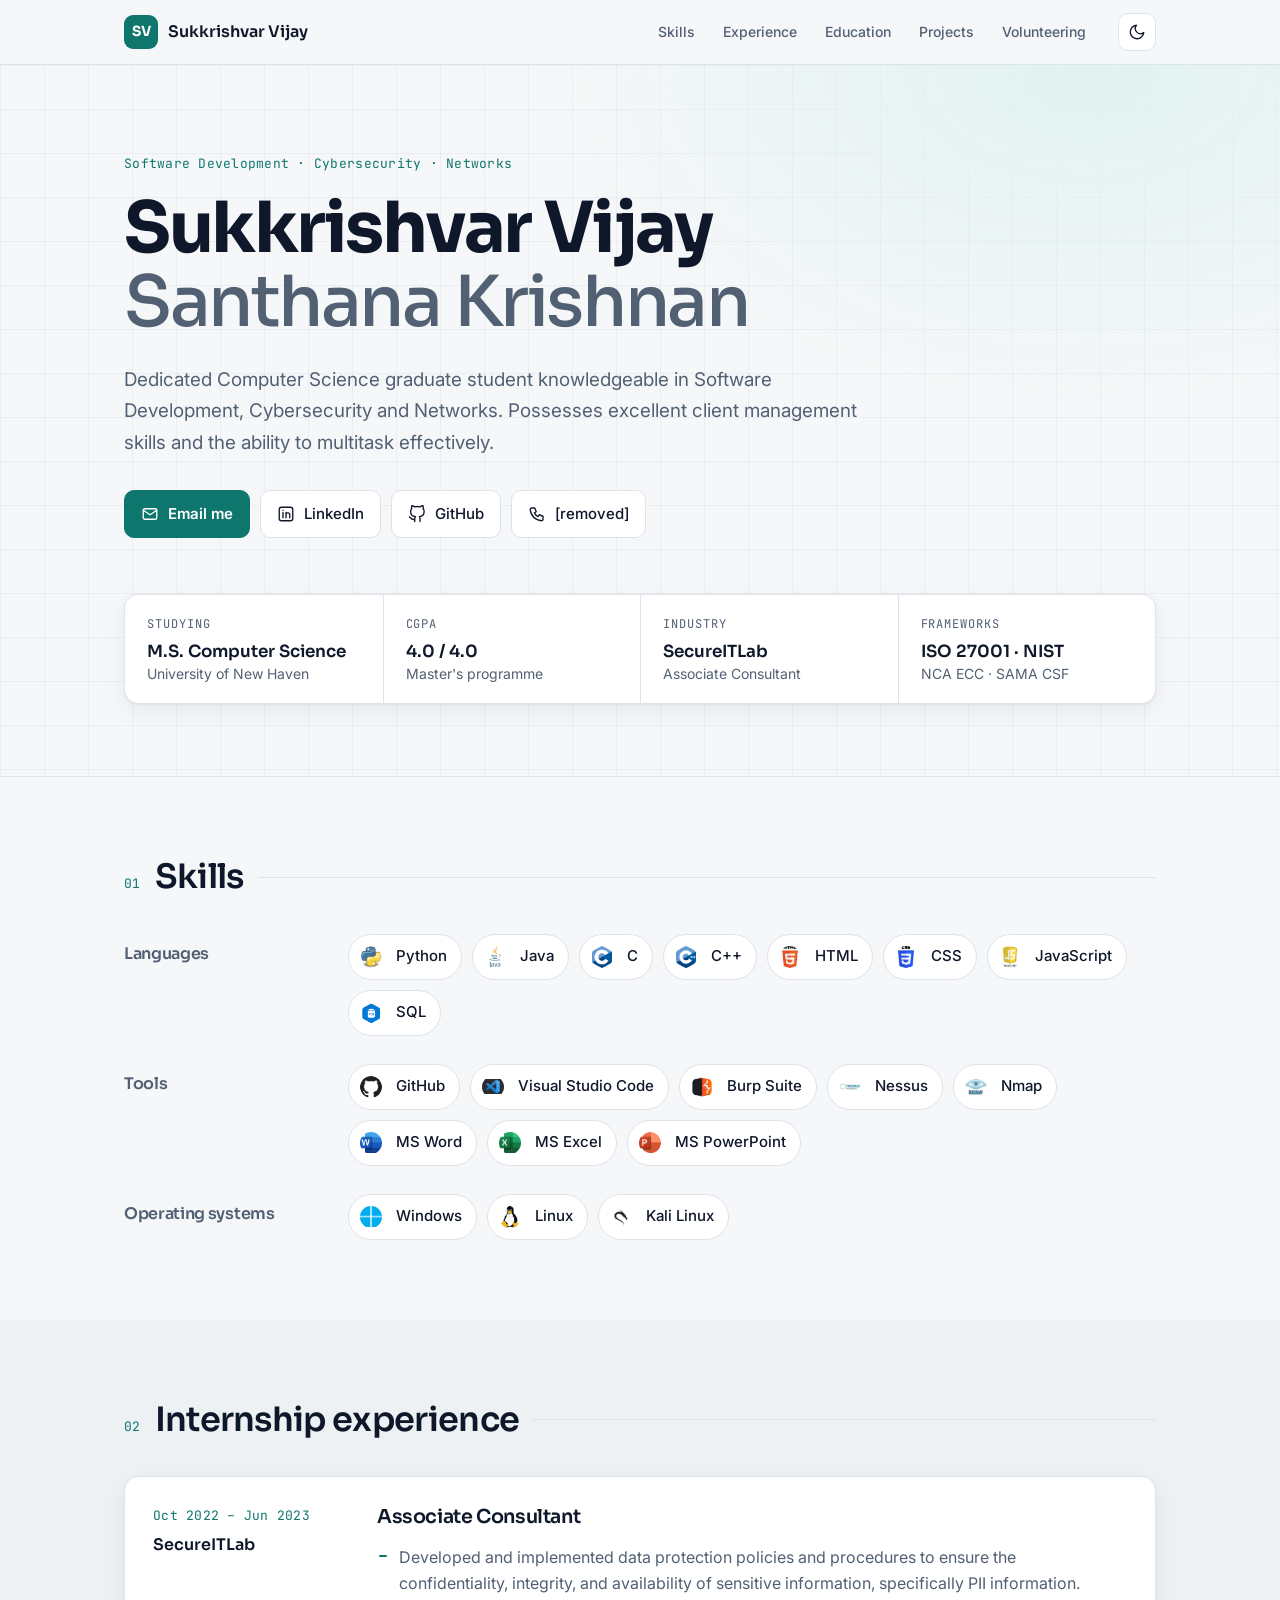
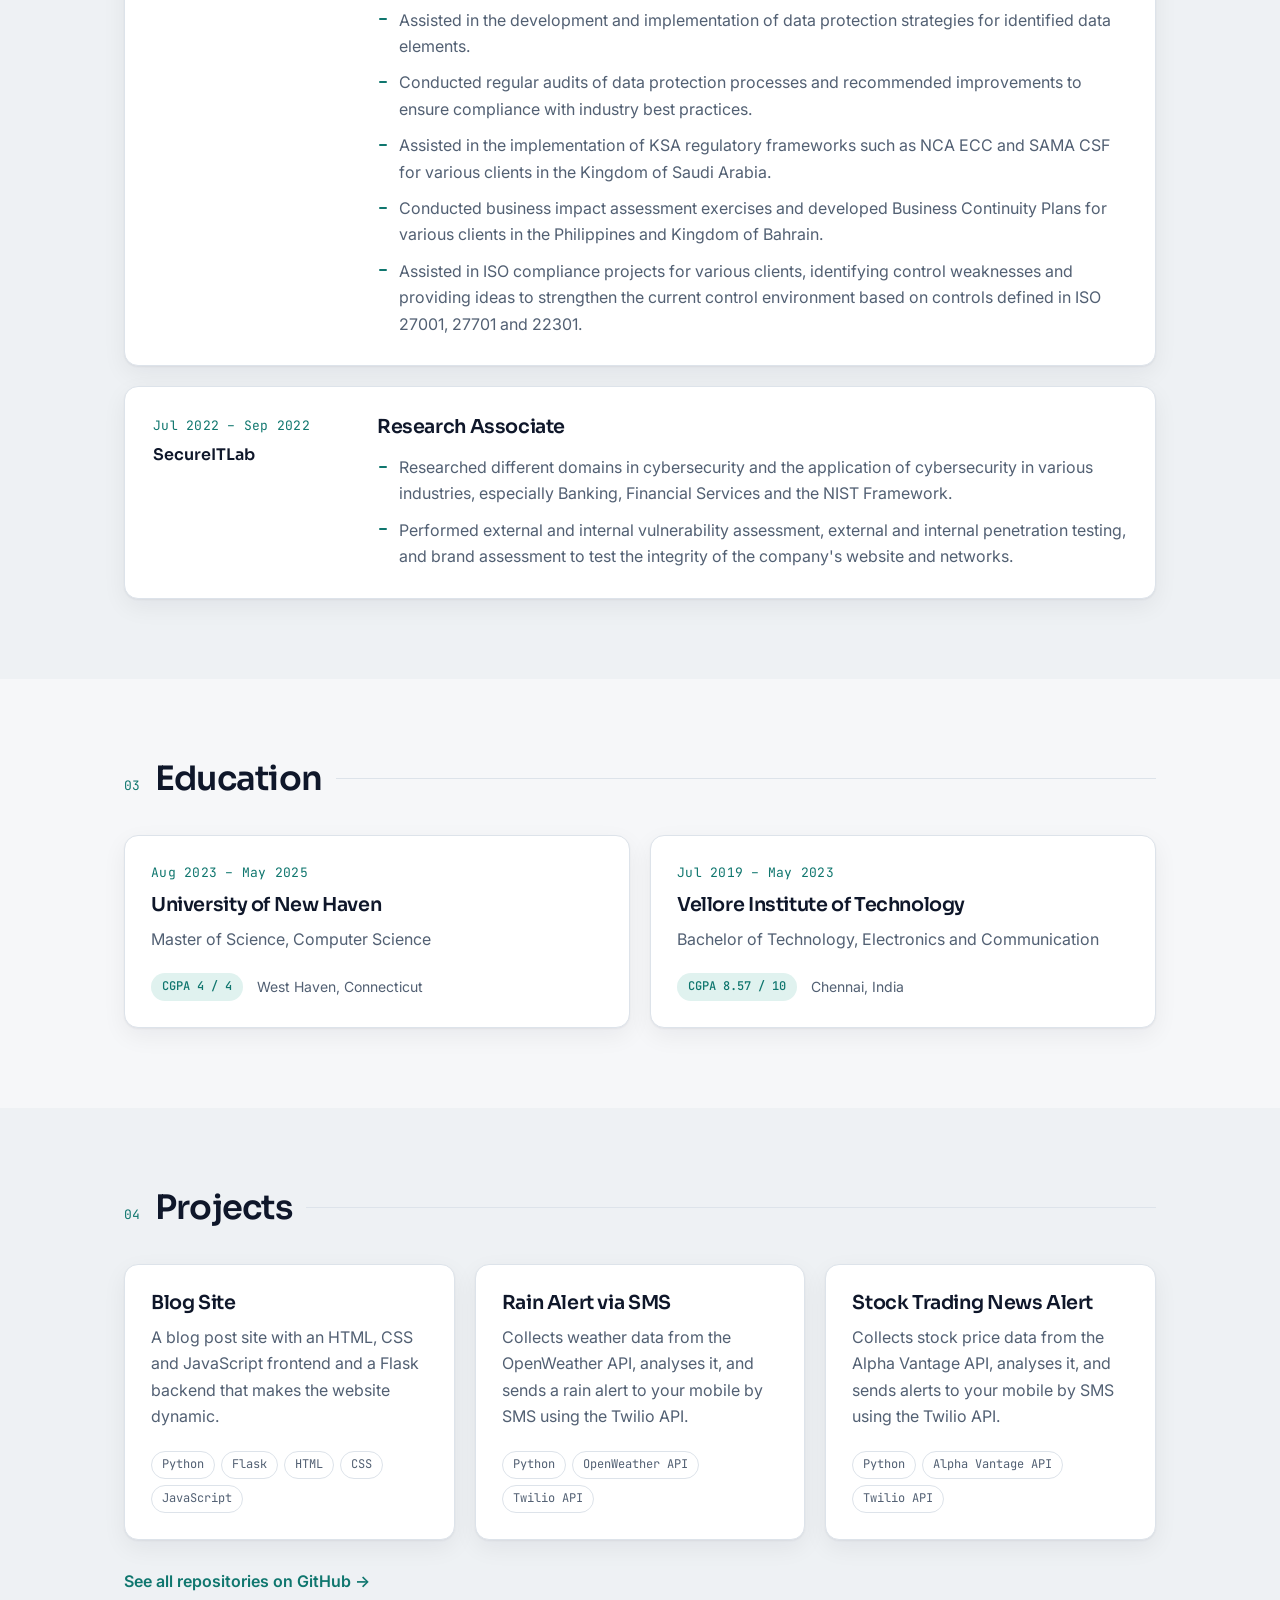
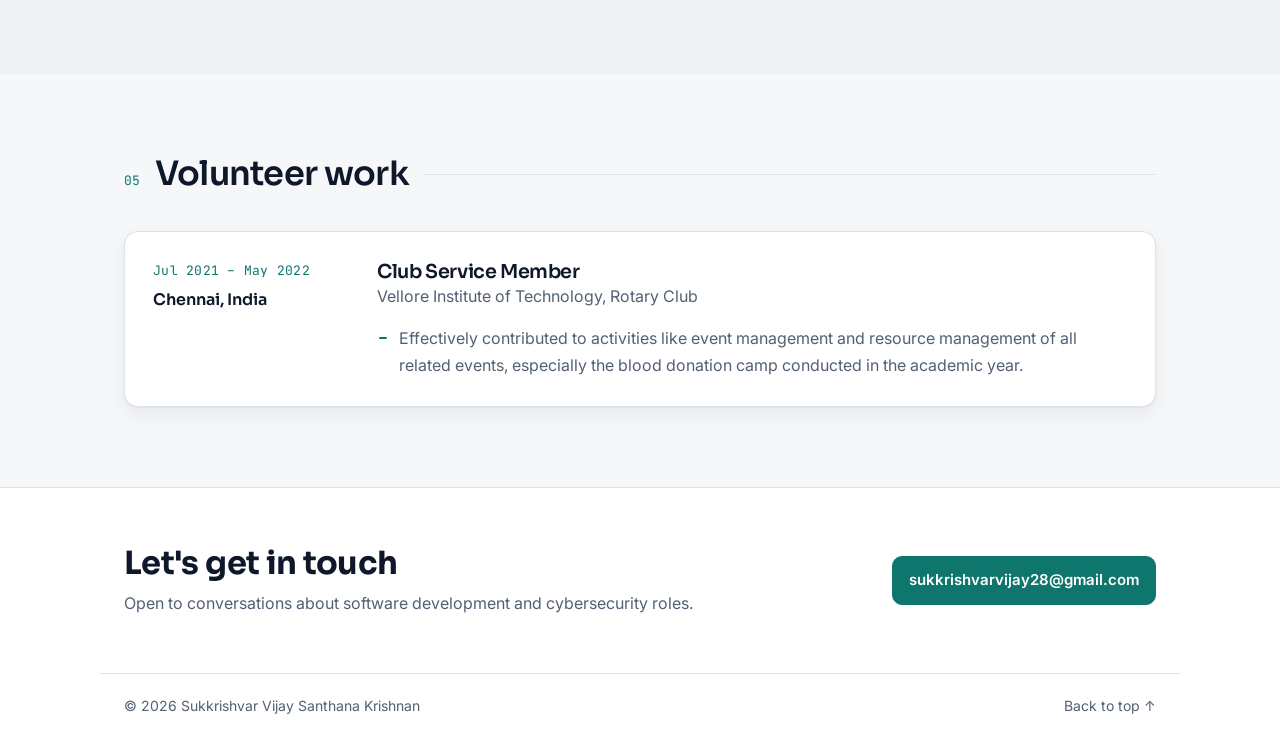
==== commit f0a9bed3: "Redesign portfolio with responsive layout and dark mode Co-Authored-By: Claude Fable 5.2 <noreply@an" ====
--- a/index.html
+++ b/index.html
@@ -71,9 +71,9 @@
           </a>
         </li>
         <li>
-          <a class="btn" href="tel:+14754145562">
+          <a class="btn" href="#">
             <svg viewBox="0 0 24 24" aria-hidden="true"><path d="M5 4h4l2 5-2.500 1.500a11 11 0 0 0 5 5L15 13l5 2v4a2 2 0 0 1-2 2A16 16 0 0 1 3 6a2 2 0 0 1 2-2z"/></svg>
-            +1 (475) 414-5562
+            [removed]
           </a>
         </li>
       </ul>
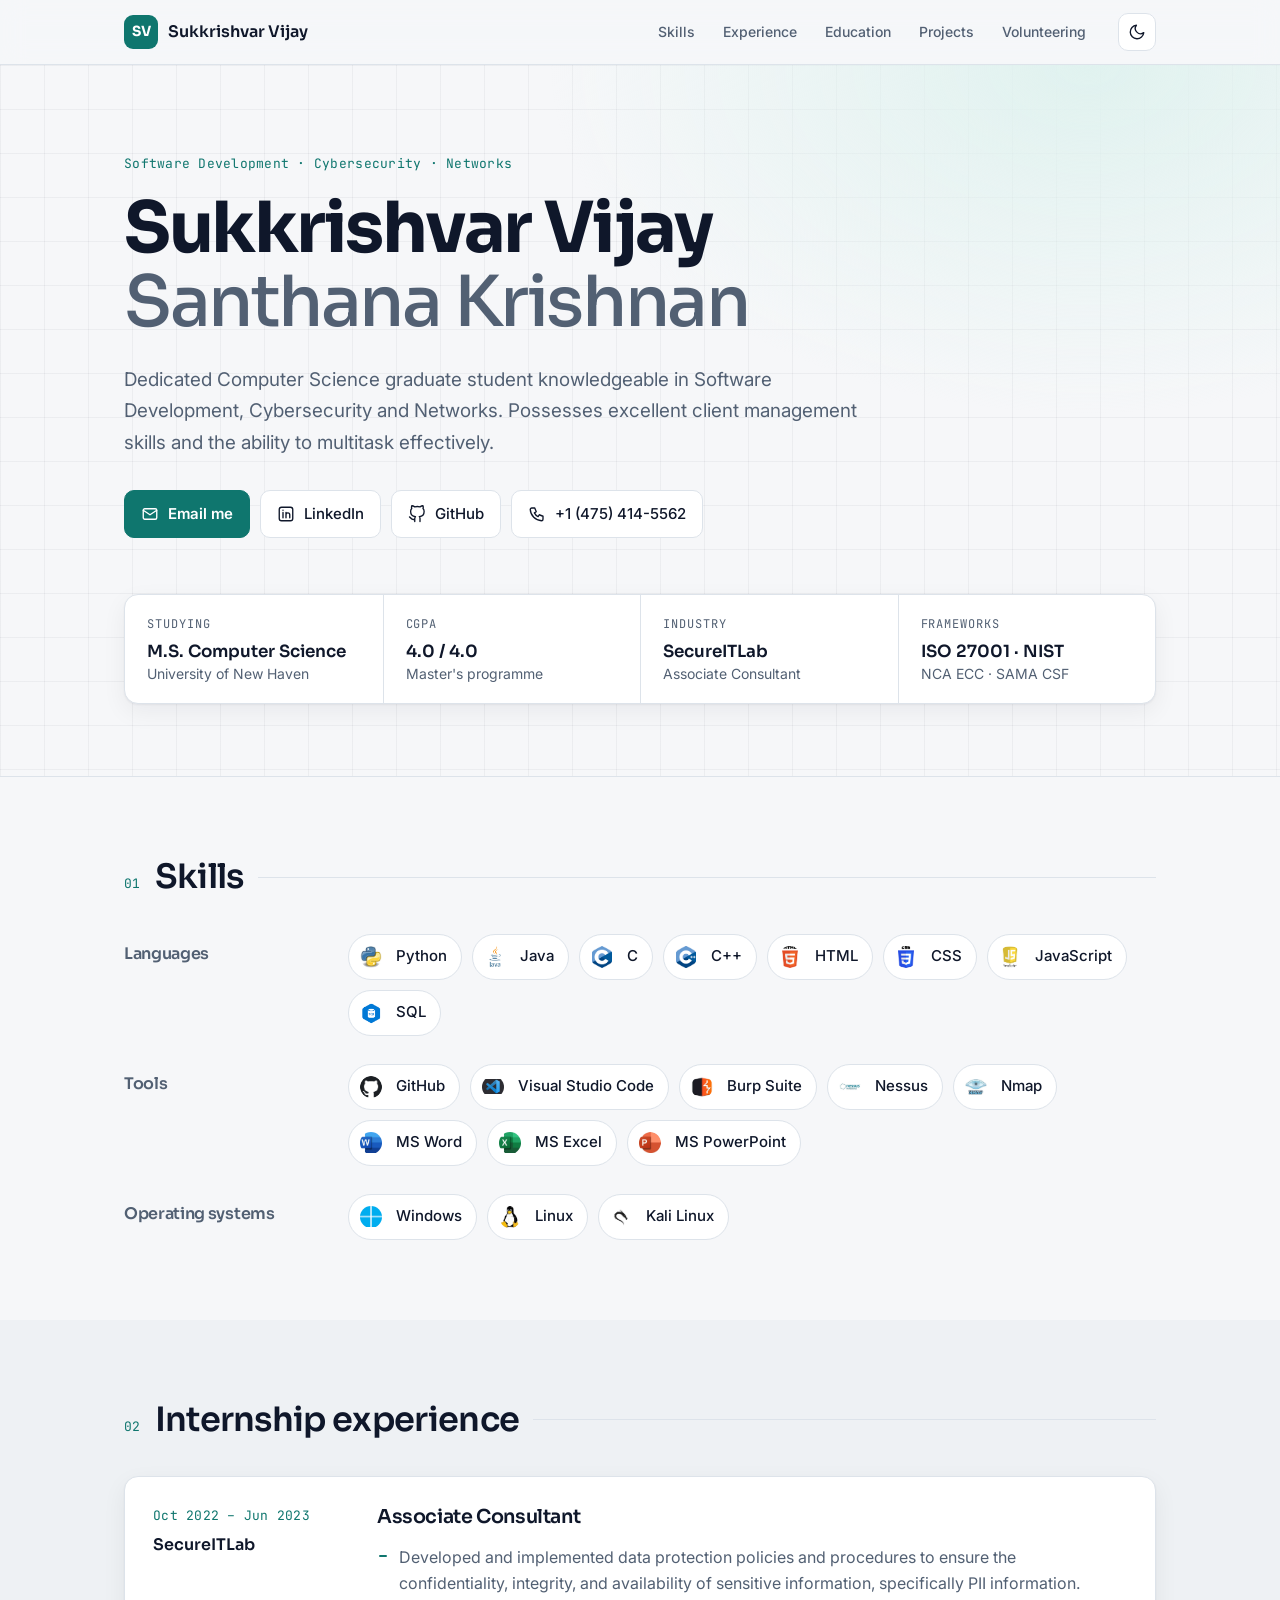
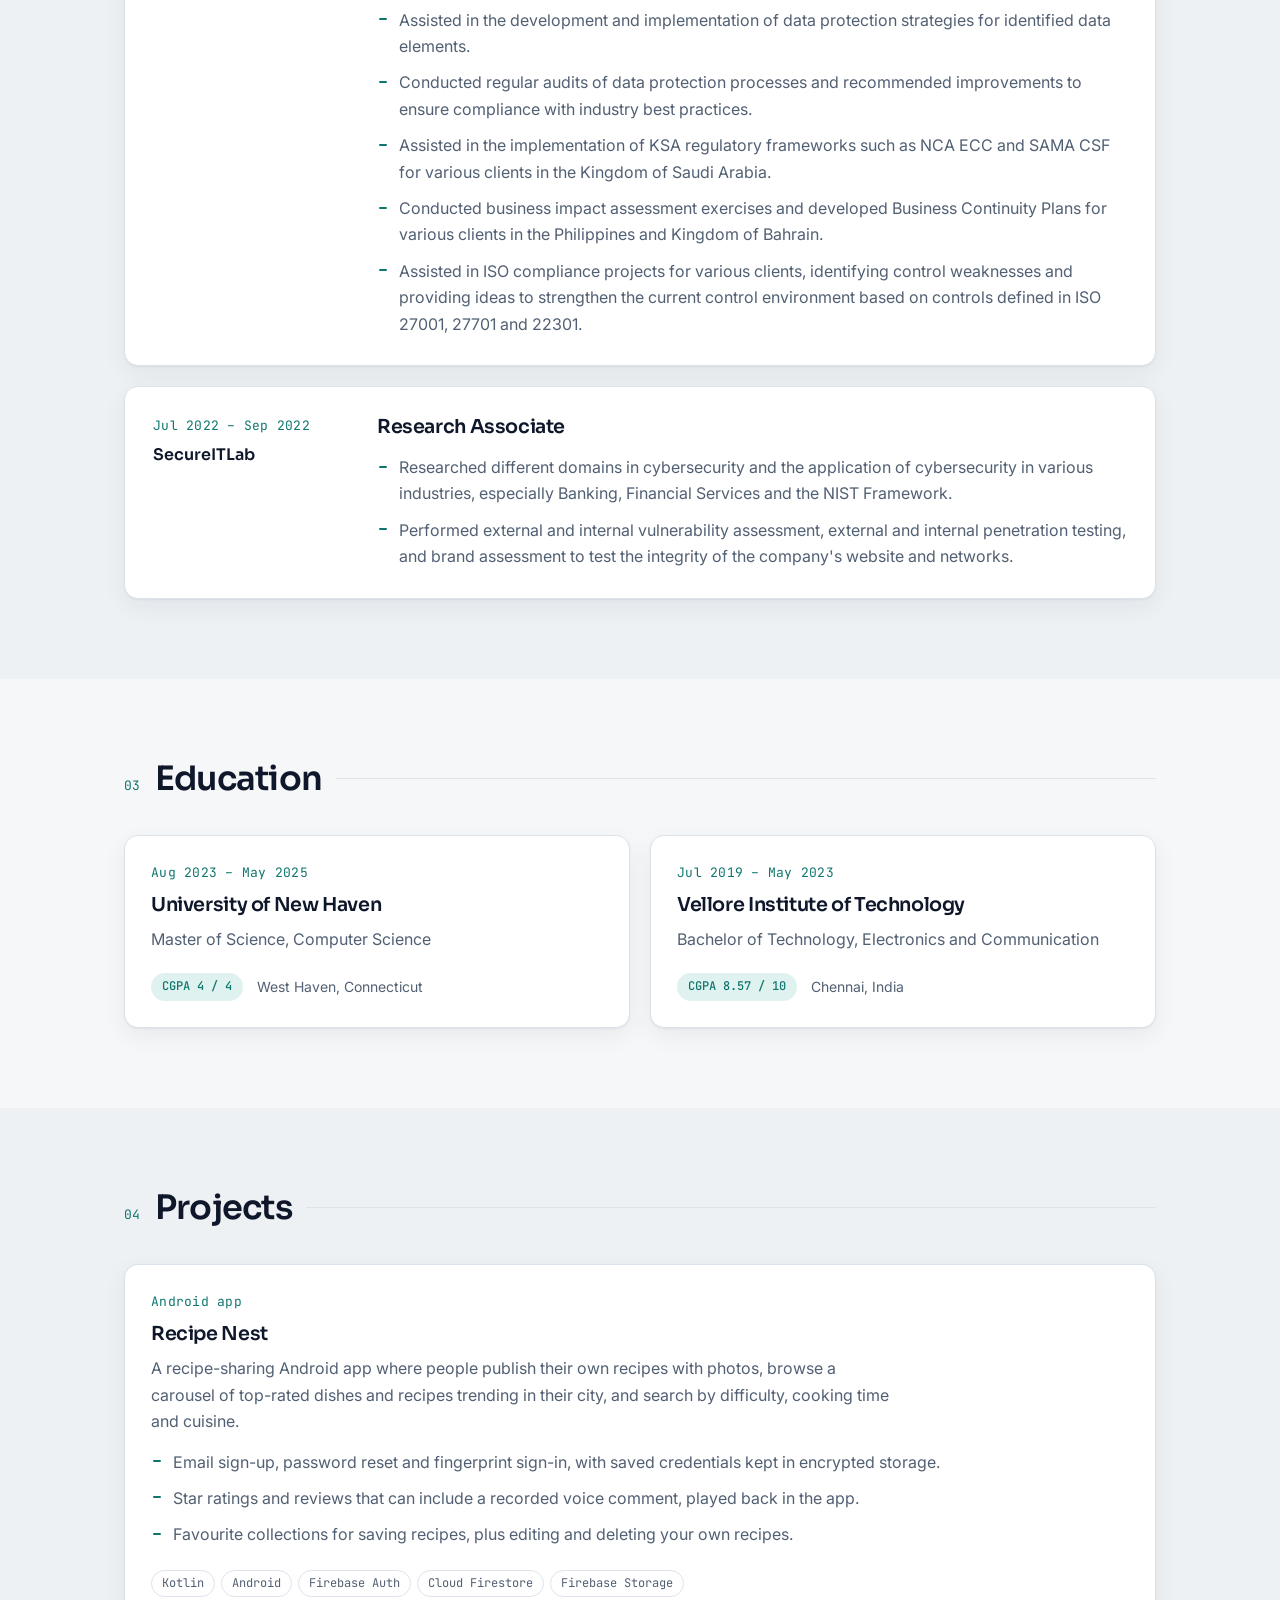
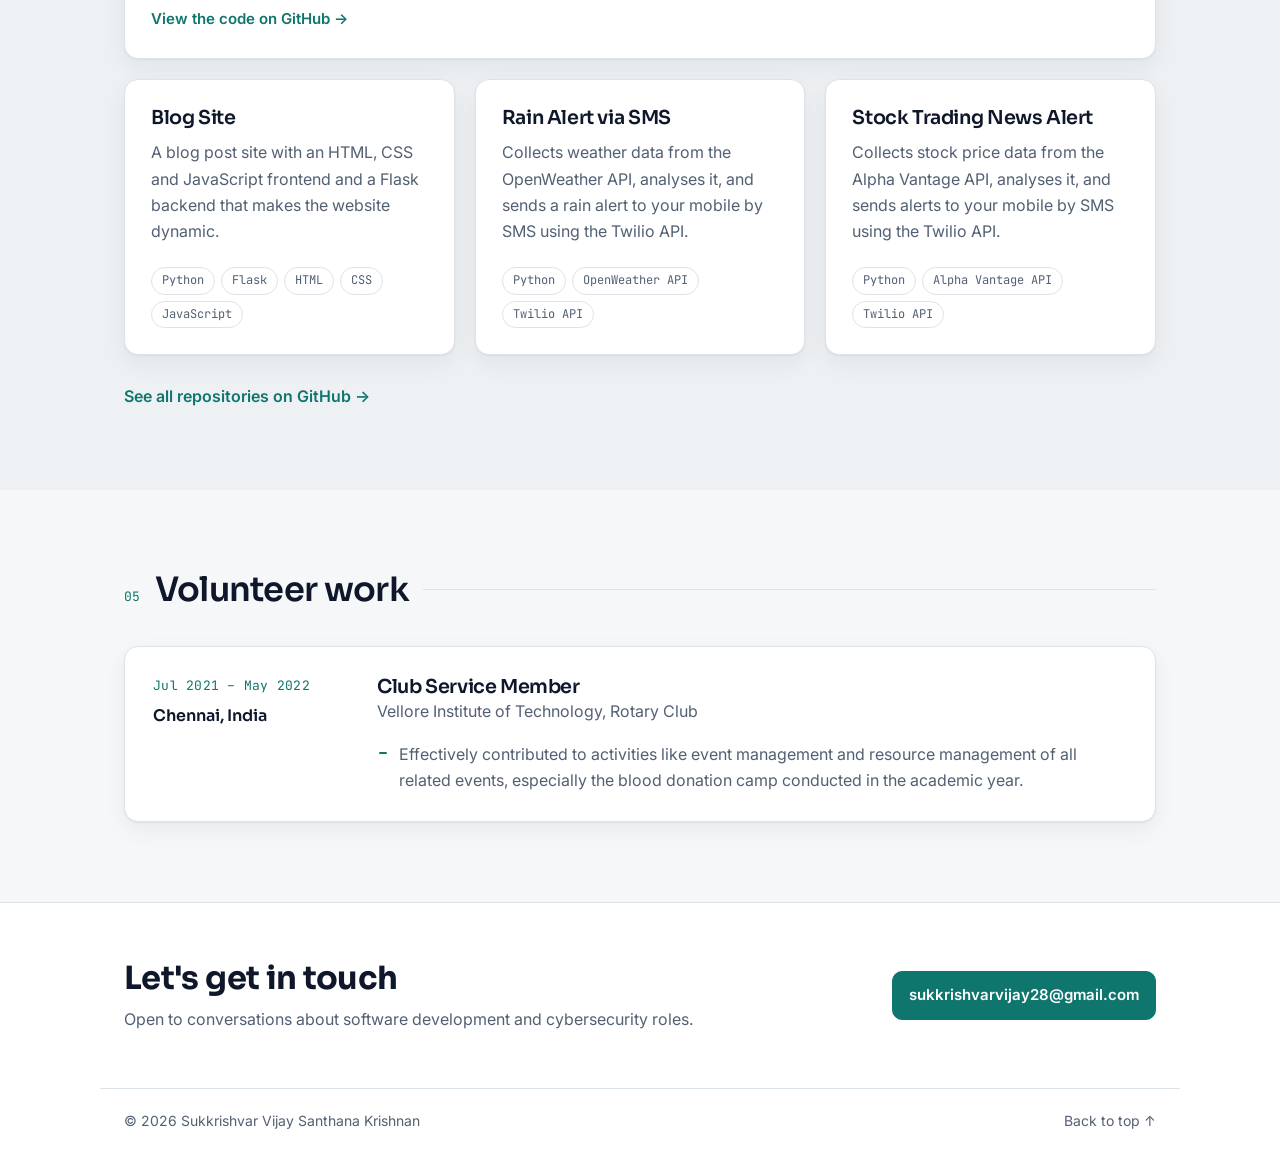
==== commit 0d7ffcfb: "Added Android Project" ====
--- a/index.html
+++ b/index.html
@@ -71,9 +71,9 @@
           </a>
         </li>
         <li>
-          <a class="btn" href="#">
+          <a class="btn" href="tel:+14754145562">
             <svg viewBox="0 0 24 24" aria-hidden="true"><path d="M5 4h4l2 5-2.500 1.500a11 11 0 0 0 5 5L15 13l5 2v4a2 2 0 0 1-2 2A16 16 0 0 1 3 6a2 2 0 0 1 2-2z"/></svg>
-            [removed]
+            +1 (475) 414-5562
           </a>
         </li>
       </ul>
@@ -227,6 +227,27 @@
       </div>
 
       <div class="card-grid three">
+        <article class="card card-featured reveal">
+          <p class="date">Android app</p>
+          <h3>Recipe Nest</h3>
+          <p>A recipe-sharing Android app where people publish their own recipes with photos, browse a carousel of top-rated dishes and recipes trending in their city, and search by difficulty, cooking time and cuisine.</p>
+          <ul class="bullets">
+            <li>Email sign-up, password reset and fingerprint sign-in, with saved credentials kept in encrypted storage.</li>
+            <li>Star ratings and reviews that can include a recorded voice comment, played back in the app.</li>
+            <li>Favourite collections for saving recipes, plus editing and deleting your own recipes.</li>
+          </ul>
+          <ul class="tags">
+            <li class="tag">Kotlin</li>
+            <li class="tag">Android</li>
+            <li class="tag">Firebase Auth</li>
+            <li class="tag">Cloud Firestore</li>
+            <li class="tag">Firebase Storage</li>
+          </ul>
+          <p class="card-link">
+            <a class="text-link" href="https://github.com/sukkrishvar-vijay/Recipe-Nest" target="_blank" rel="noopener">View the code on GitHub <span aria-hidden="true">→</span></a>
+          </p>
+        </article>
+
         <article class="card reveal">
           <h3>Blog Site</h3>
           <p>A blog post site with an HTML, CSS and JavaScript frontend and a Flask backend that makes the website dynamic.</p>
--- a/style.css
+++ b/style.css
@@ -464,6 +464,13 @@
 }
 .card:hover { border-color: var(--accent); transform: translateY(-3px); }
 
+/* A highlighted project that spans the full row. */
+.card-featured { grid-column: 1 / -1; }
+.card-featured > p:not(.date):not(.card-link) { max-width: 75ch; }
+.card-featured .bullets { margin-top: 4px; max-width: 80ch; }
+.card-featured .tags { margin-top: 0; }
+.card-link { font-size: 15px; }
+
 .card p { color: var(--muted); }
 .card p.date { color: var(--accent); }
 .card-sub { color: var(--muted); }
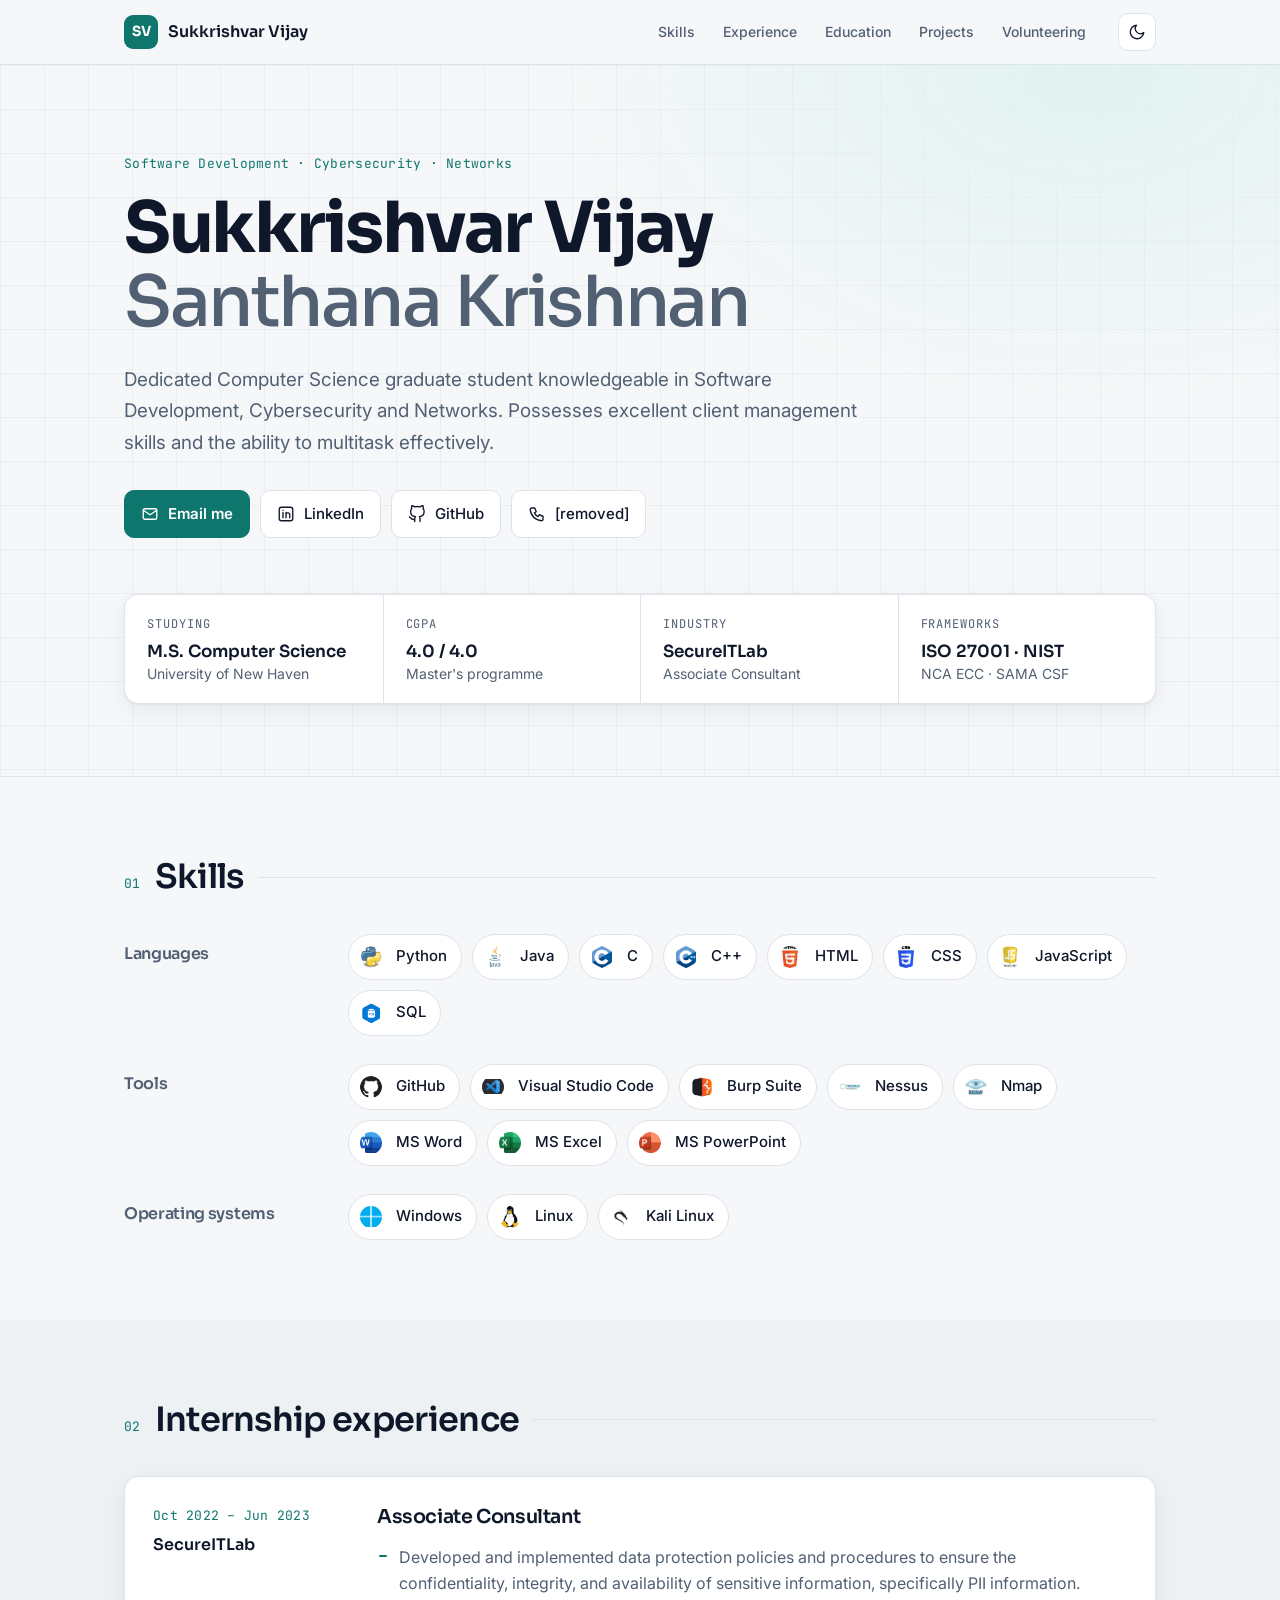
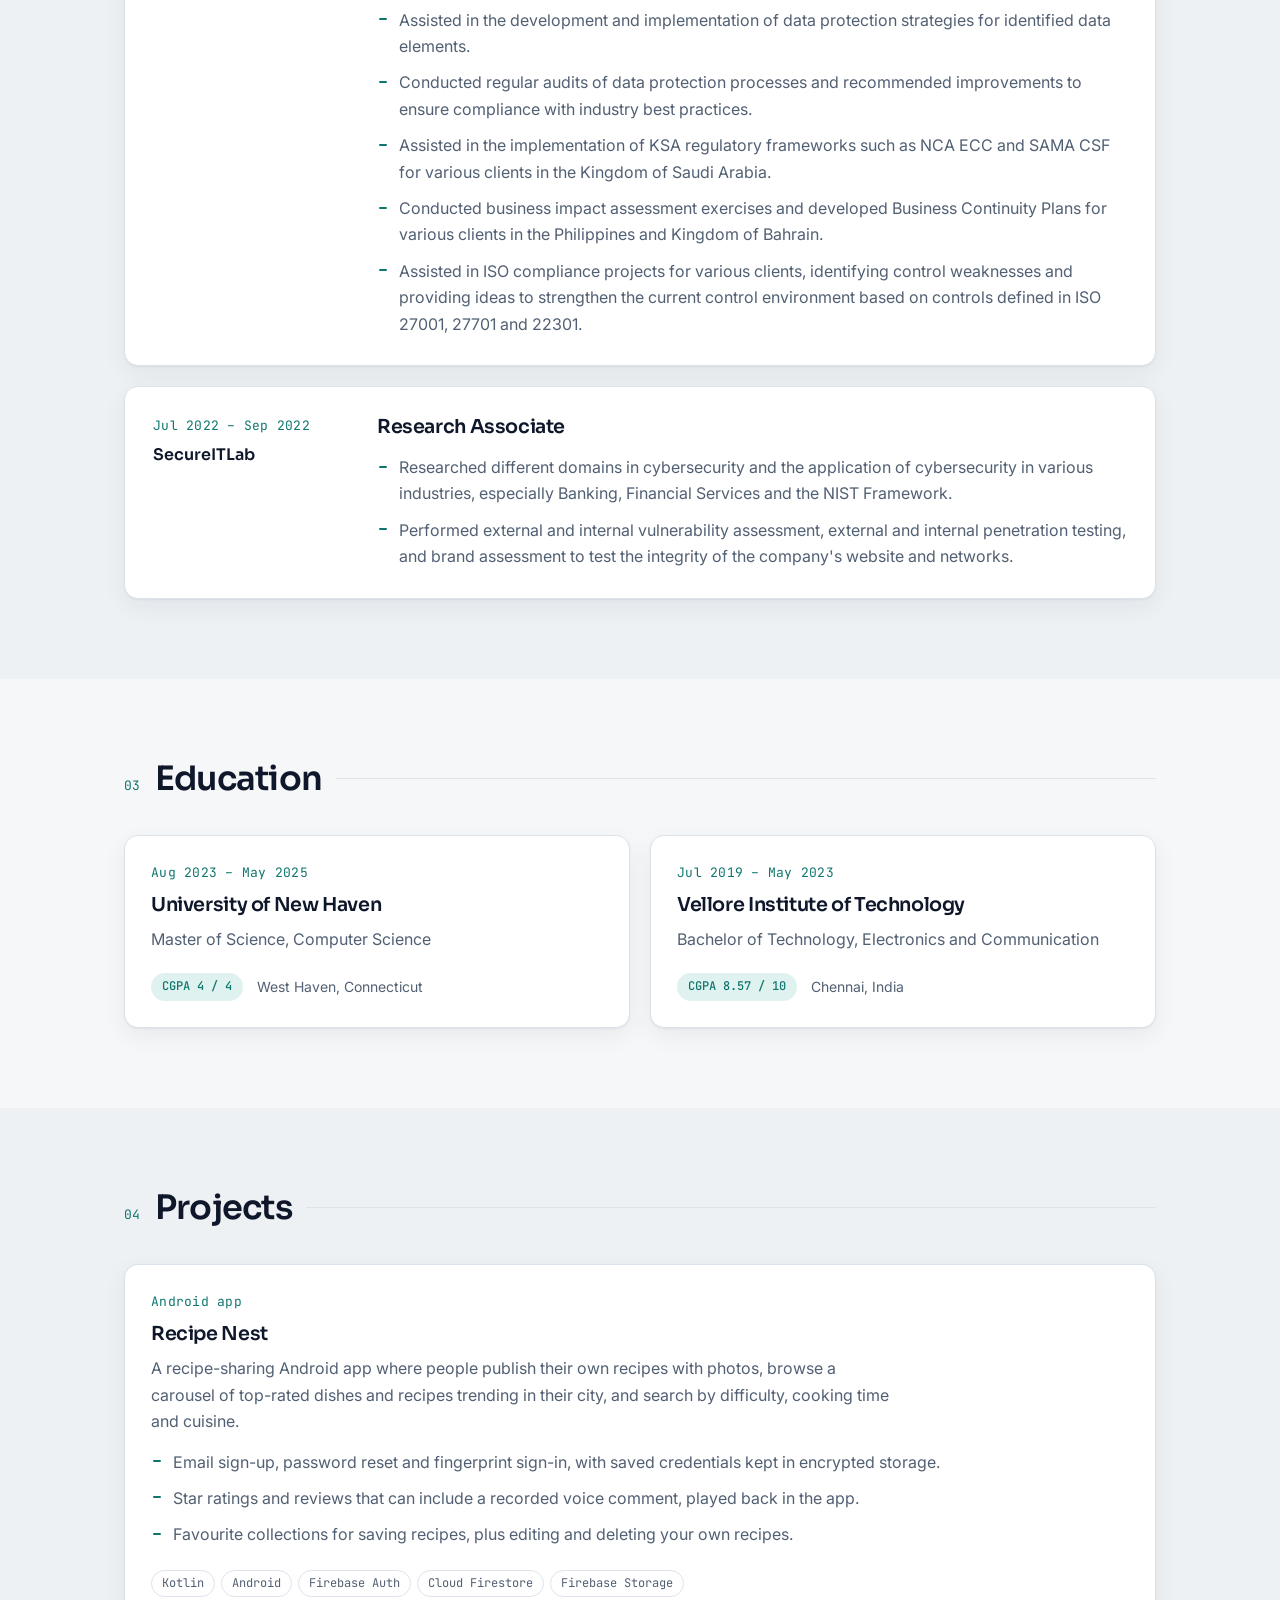
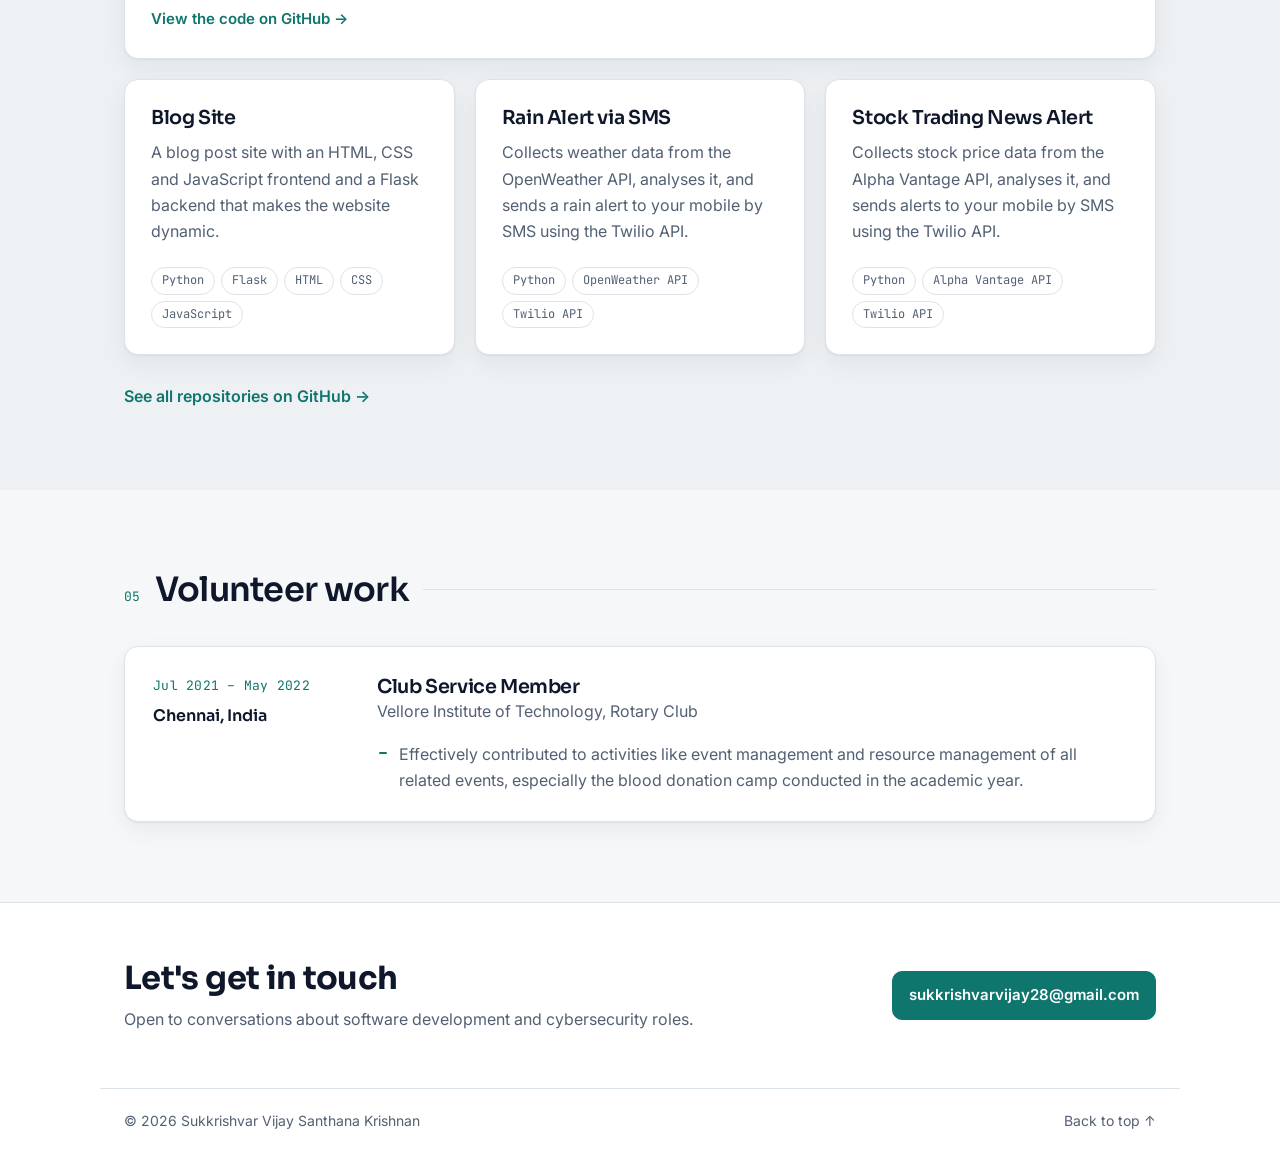
==== commit 5d9b0d5e: "Added Android Project" ====
--- a/index.html
+++ b/index.html
@@ -71,9 +71,9 @@
           </a>
         </li>
         <li>
-          <a class="btn" href="tel:+14754145562">
+          <a class="btn" href="#">
             <svg viewBox="0 0 24 24" aria-hidden="true"><path d="M5 4h4l2 5-2.500 1.500a11 11 0 0 0 5 5L15 13l5 2v4a2 2 0 0 1-2 2A16 16 0 0 1 3 6a2 2 0 0 1 2-2z"/></svg>
-            +1 (475) 414-5562
+            [removed]
           </a>
         </li>
       </ul>
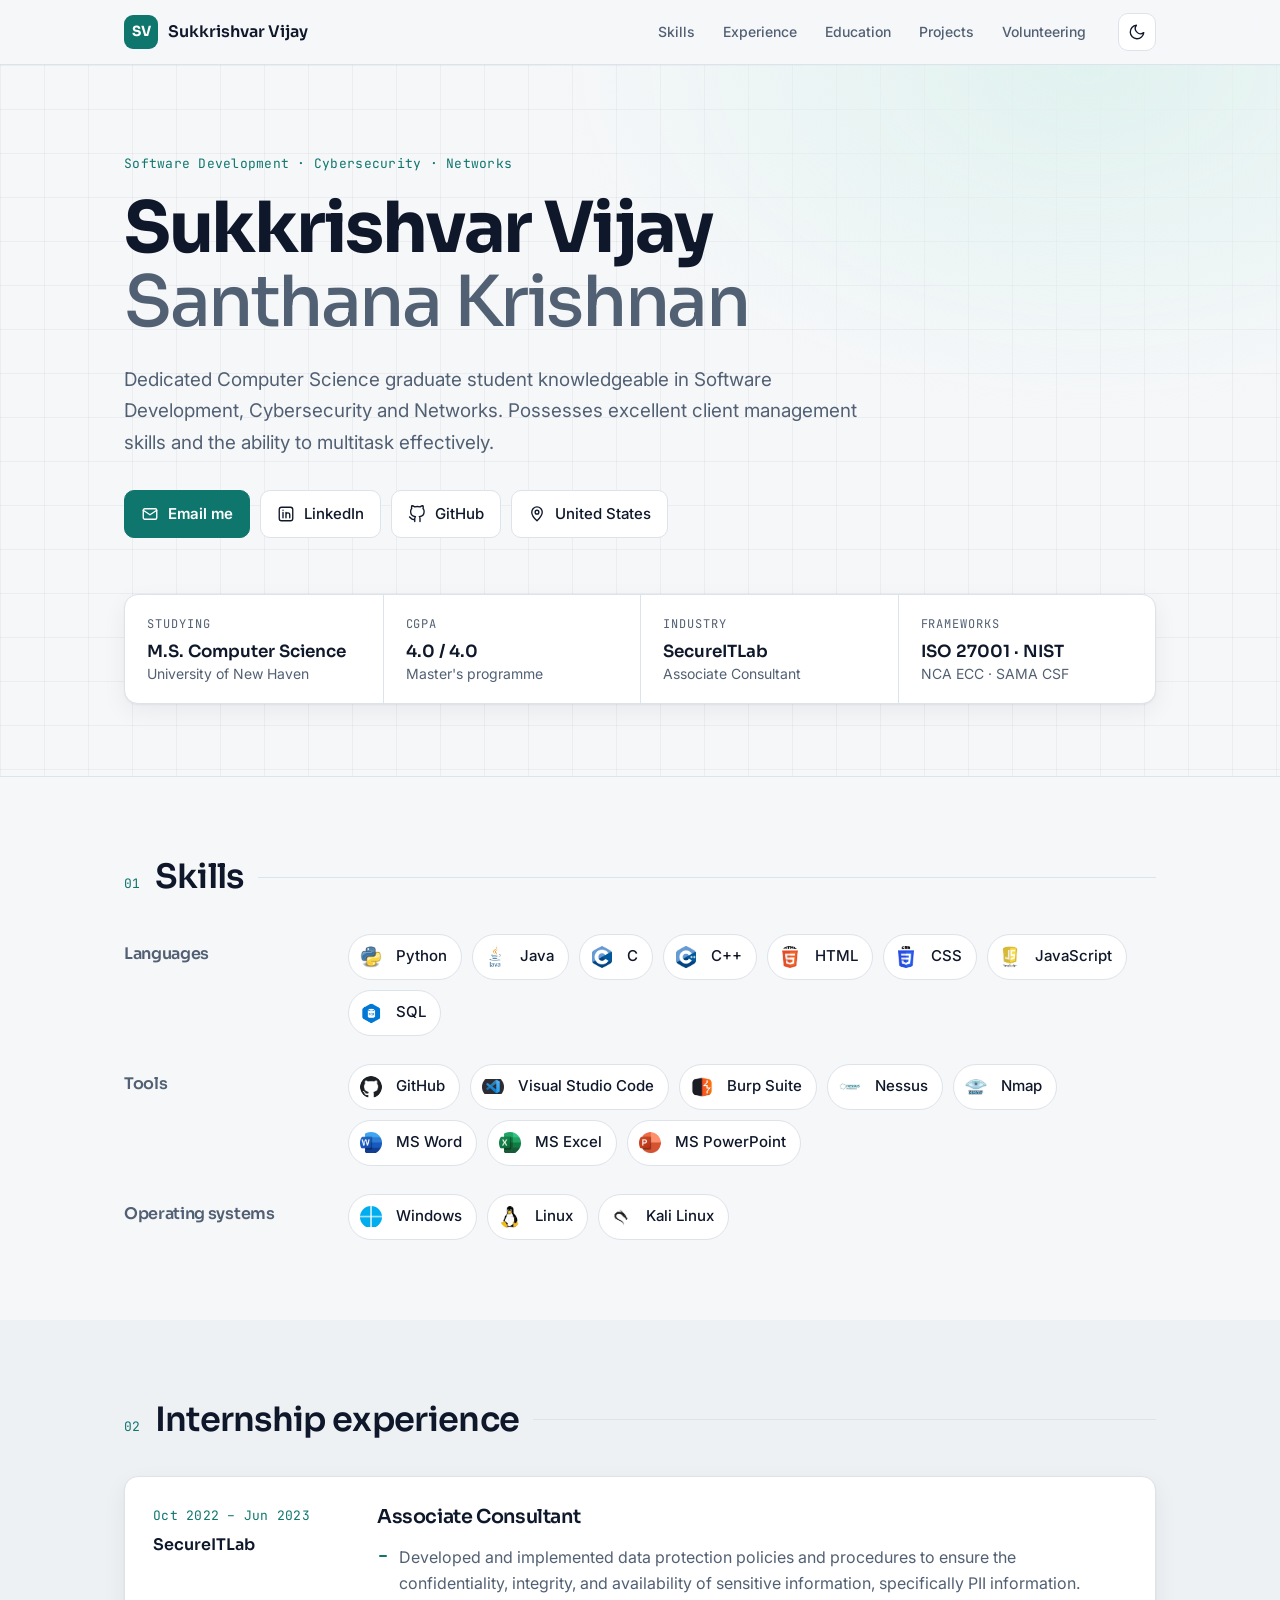
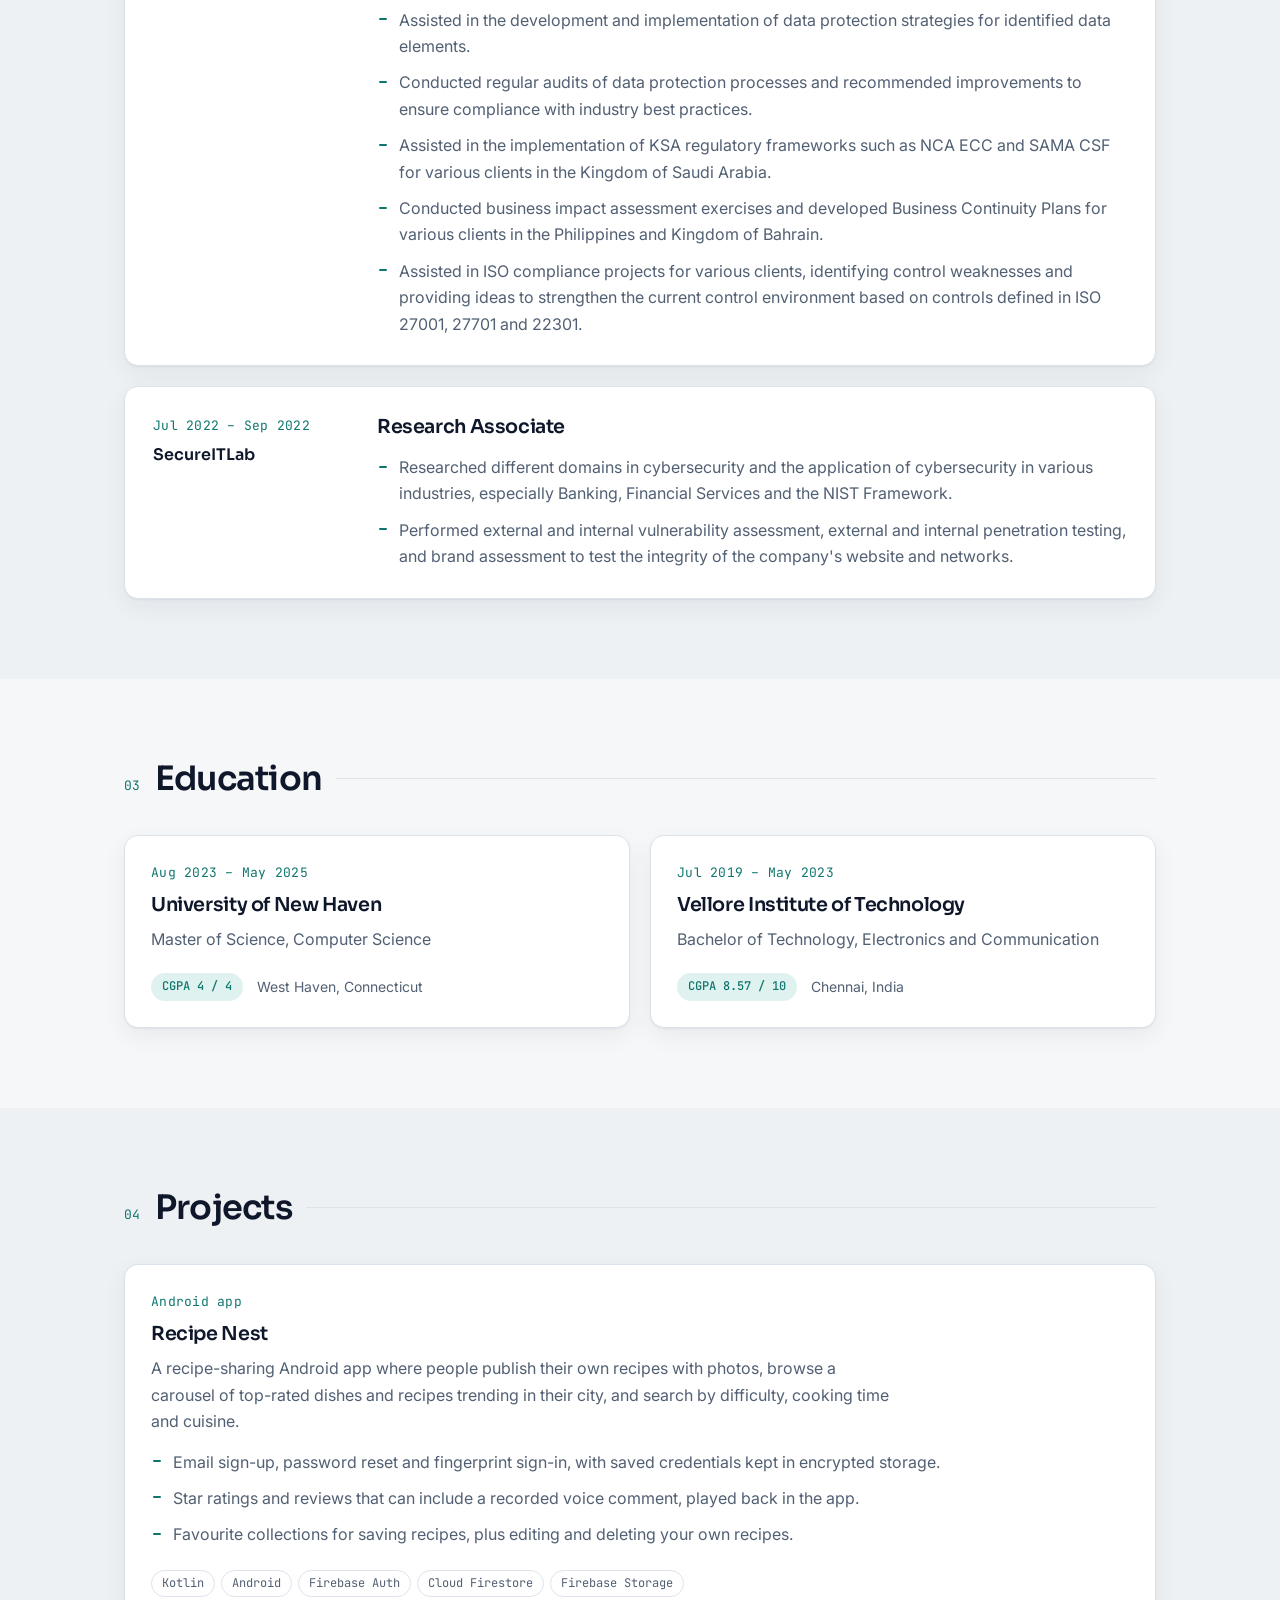
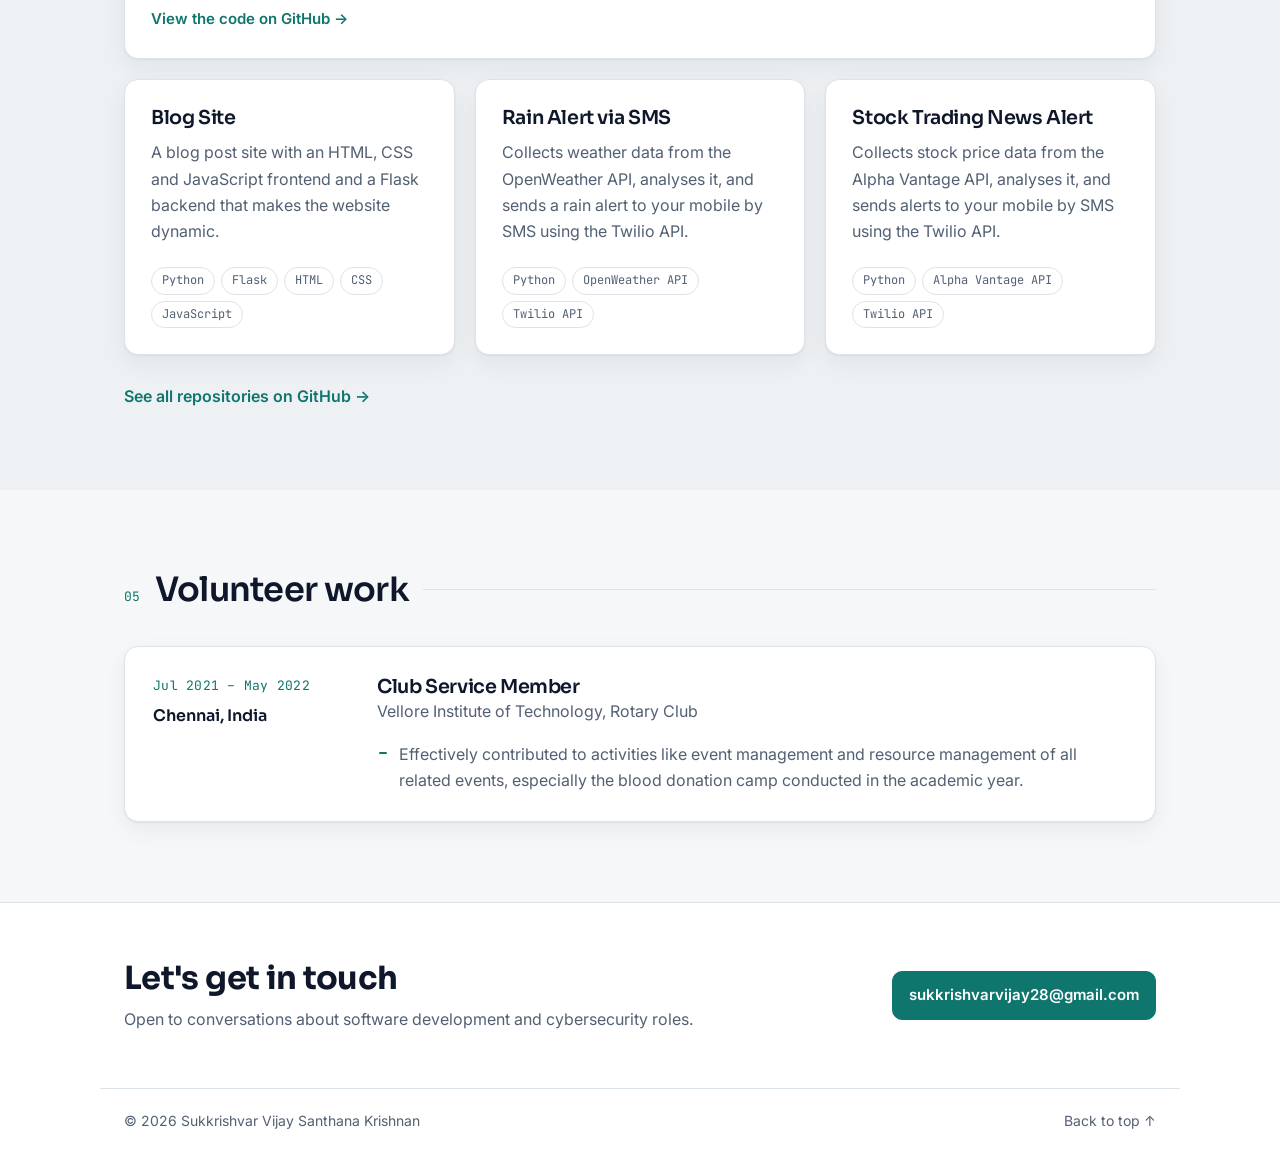
==== commit 03eda824: "Made changes to contact details" ====
--- a/index.html
+++ b/index.html
@@ -71,10 +71,11 @@
           </a>
         </li>
         <li>
-          <a class="btn" href="#">
-            <svg viewBox="0 0 24 24" aria-hidden="true"><path d="M5 4h4l2 5-2.500 1.500a11 11 0 0 0 5 5L15 13l5 2v4a2 2 0 0 1-2 2A16 16 0 0 1 3 6a2 2 0 0 1 2-2z"/></svg>
-            [removed]
-          </a>
+          <span class="btn">
+            <svg viewBox="0 0 24 24" aria-hidden="true"><path d="M12 21s7-6.200 7-11.500a7 7 0 0 0-14 0C5 14.800 12 21 12 21z"/><circle cx="12" cy="9.500" r="2.500"/></svg>
+            <span class="visually-hidden">Location:</span>
+            United States
+          </span>
         </li>
       </ul>
 
--- a/style.css
+++ b/style.css
@@ -272,6 +272,15 @@
 }
 .btn:hover { border-color: var(--accent); color: var(--accent); transform: translateY(-1px); }
 
+.visually-hidden {
+  position: absolute;
+  width: 1px;
+  height: 1px;
+  overflow: hidden;
+  clip-path: inset(50%);
+  white-space: nowrap;
+}
+
 .btn-primary {
   border-color: var(--accent);
   background: var(--accent);
